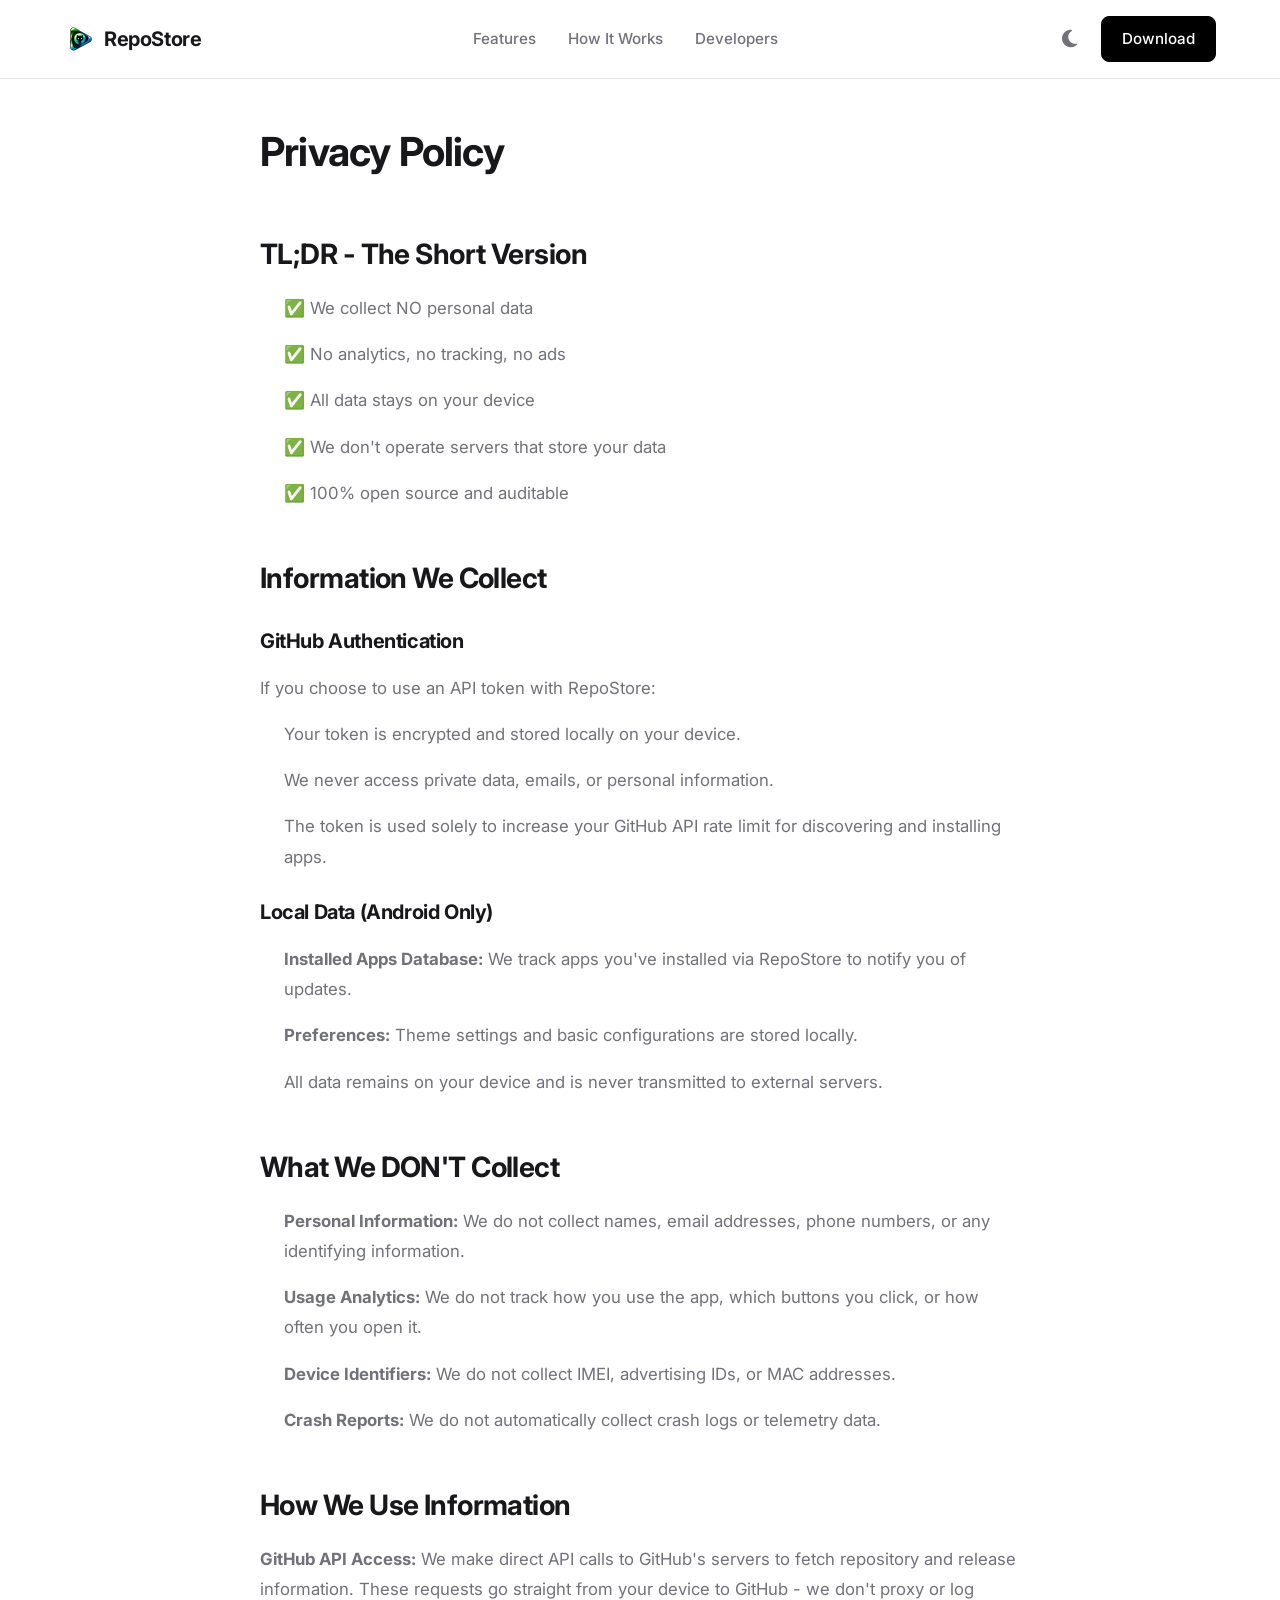
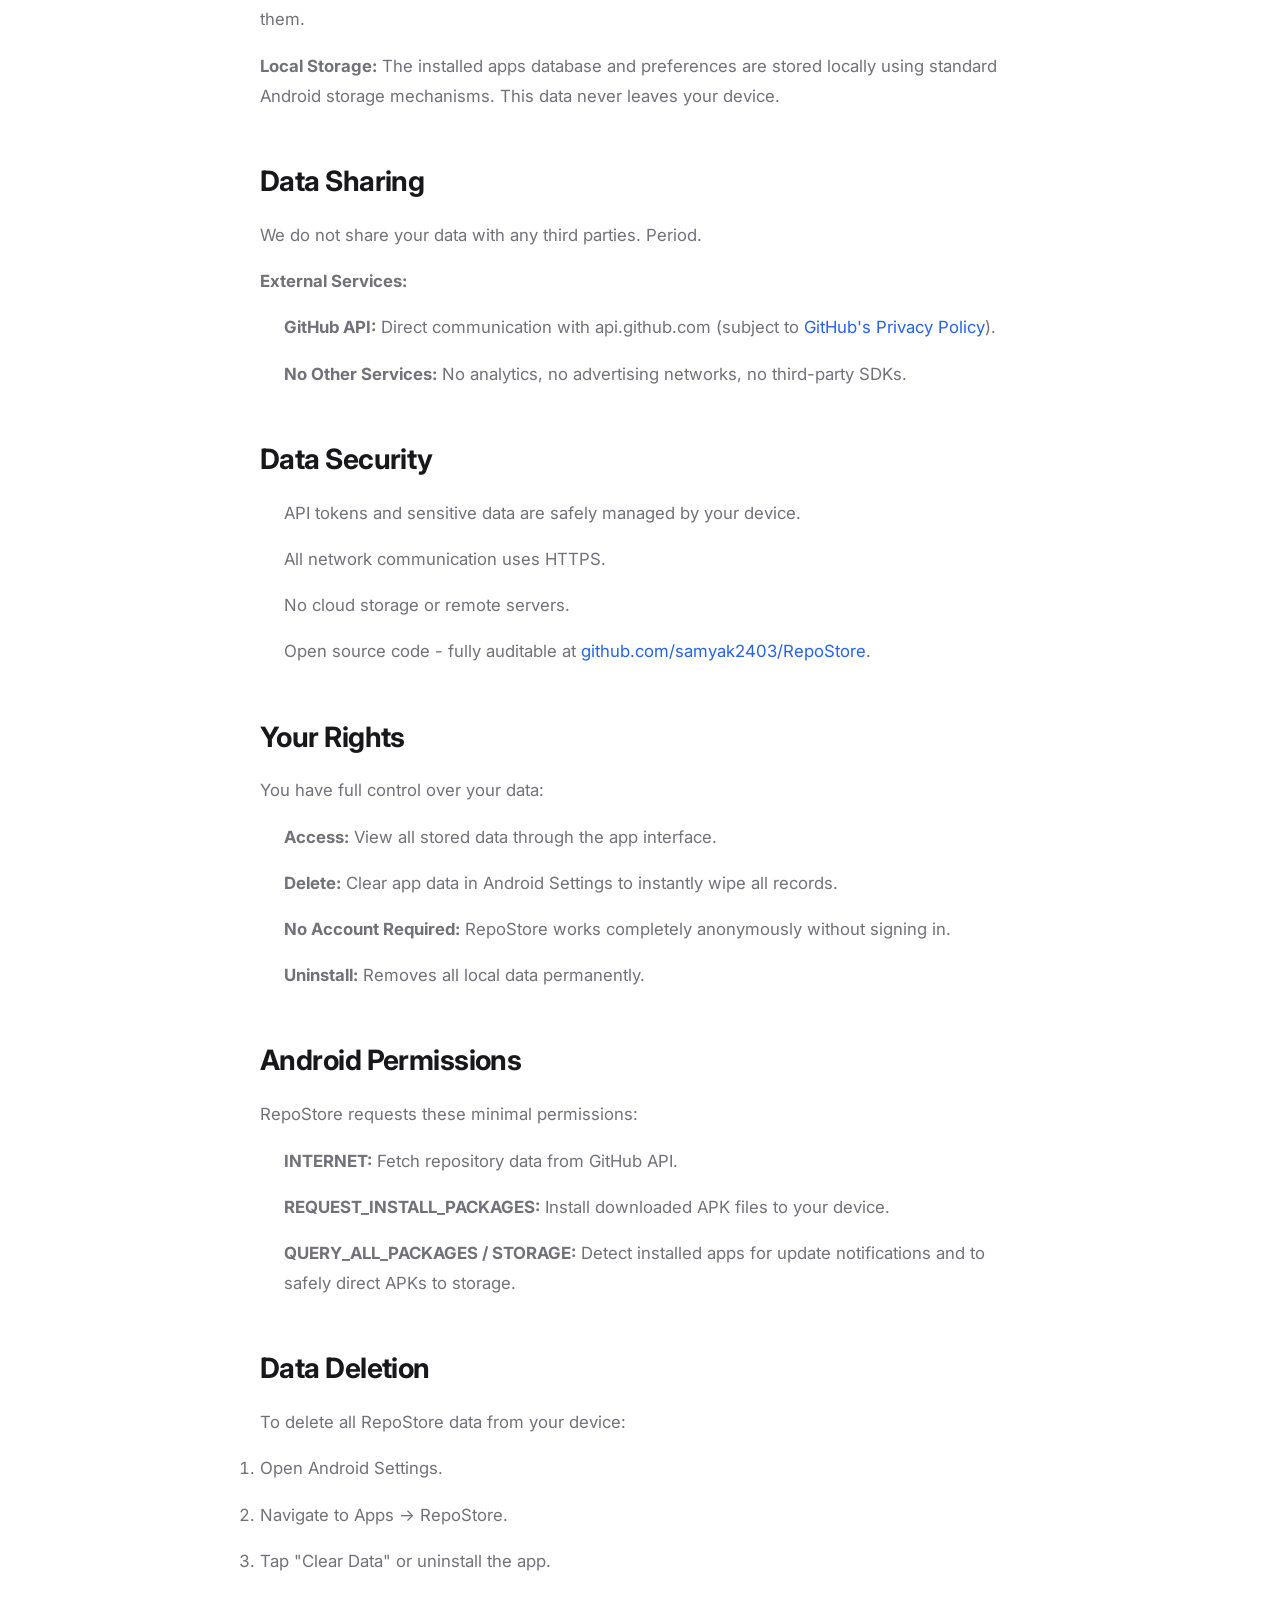
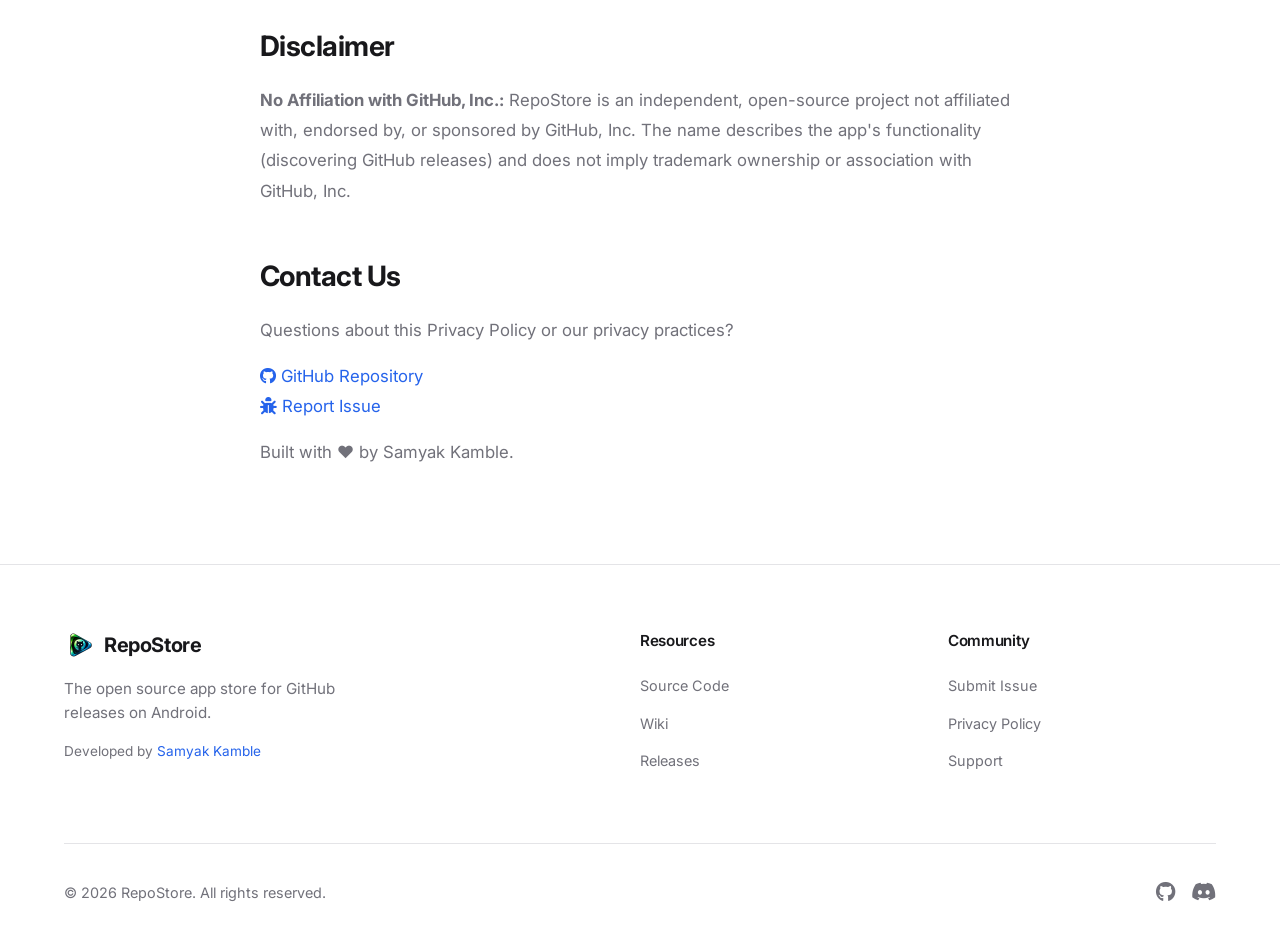
==== privacy-policy/index.html @ e1efe455 "Add GitHub stats bar (stars, downloads, forks) and improve mobile responsiveness" ====
<!DOCTYPE html>
<html lang="en">

<head>
    <meta charset="UTF-8">
    <meta name="viewport" content="width=device-width, initial-scale=1.0">
    <title>Privacy Policy - RepoStore</title>
    <!-- Google Fonts -->
    <link rel="preconnect" href="https://fonts.googleapis.com">
    <link rel="preconnect" href="https://fonts.gstatic.com" crossorigin>
    <link href="https://fonts.googleapis.com/css2?family=Inter:wght@400;500;600;700;800&display=swap" rel="stylesheet">
    <!-- FontAwesome -->
    <link rel="stylesheet" href="https://cdnjs.cloudflare.com/ajax/libs/font-awesome/6.4.0/css/all.min.css">
    <link rel="stylesheet" href="../style.css">
    <style>
        .privacy-content {
            padding: 120px 20px 80px;
            max-width: 800px;
            margin: 0 auto;
        }

        .privacy-content h1 {
            font-size: 2.5rem;
            margin-bottom: 32px;
            color: var(--text-primary);
        }

        .privacy-content h2 {
            font-size: 1.75rem;
            margin-top: 48px;
            margin-bottom: 16px;
            color: var(--text-primary);
        }

        .privacy-content h3 {
            font-size: 1.25rem;
            margin-top: 24px;
            margin-bottom: 16px;
            color: var(--text-primary);
        }

        .privacy-content p,
        .privacy-content li {
            font-size: 1.05rem;
            line-height: 1.8;
            color: var(--text-secondary);
            margin-bottom: 16px;
        }

        .privacy-content ul {
            margin-bottom: 24px;
            padding-left: 24px;
        }

        .privacy-content a {
            color: var(--accent-primary);
            text-decoration: none;
        }

        .privacy-content a:hover {
            text-decoration: underline;
        }
    </style>
</head>

<body>
    <!-- Navbar -->
    <nav class="navbar scanned scrolled">
        <div class="nav-container">
            <a href="../index.html" style="text-decoration: none; color: inherit;">
                <div class="logo">
                    <img src="../icon.png" alt="RepoStore Logo" class="logo-img"> RepoStore
                </div>
            </a>
            <ul class="nav-links">
                <li><a href="../index.html#features">Features</a></li>
                <li><a href="../index.html#how-it-works">How It Works</a></li>
                <li><a href="../index.html#developers">Developers</a></li>
            </ul>
            <div class="nav-actions">
                <button id="theme-toggle" class="icon-btn" aria-label="Toggle Dark Mode">
                    <i class="fa-solid fa-moon"></i>
                </button>
                <a href="../index.html#download" class="btn btn-primary nav-download">Download</a>
                <button class="menu-toggle icon-btn" id="mobile-menu-btn">
                    <i class="fa-solid fa-bars"></i>
                </button>
            </div>
        </div>
    </nav>

    <!-- Privacy Policy Content -->
    <main class="privacy-content">
        <h1>Privacy Policy</h1>

        <h2>TL;DR - The Short Version</h2>
        <ul>
            <li>✅ We collect NO personal data</li>
            <li>✅ No analytics, no tracking, no ads</li>
            <li>✅ All data stays on your device</li>
            <li>✅ We don't operate servers that store your data</li>
            <li>✅ 100% open source and auditable</li>
        </ul>

        <h2>Information We Collect</h2>
        <h3>GitHub Authentication</h3>
        <p>If you choose to use an API token with RepoStore:</p>
        <ul>
            <li>Your token is encrypted and stored locally on your device.</li>
            <li>We never access private data, emails, or personal information.</li>
            <li>The token is used solely to increase your GitHub API rate limit for discovering and installing apps.
            </li>
        </ul>

        <h3>Local Data (Android Only)</h3>
        <ul>
            <li><strong>Installed Apps Database:</strong> We track apps you've installed via RepoStore to notify you of
                updates.</li>
            <li><strong>Preferences:</strong> Theme settings and basic configurations are stored locally.</li>
            <li>All data remains on your device and is never transmitted to external servers.</li>
        </ul>

        <h2>What We DON'T Collect</h2>
        <ul>
            <li><strong>Personal Information:</strong> We do not collect names, email addresses, phone numbers, or any
                identifying information.</li>
            <li><strong>Usage Analytics:</strong> We do not track how you use the app, which buttons you click, or how
                often you open it.</li>
            <li><strong>Device Identifiers:</strong> We do not collect IMEI, advertising IDs, or MAC addresses.</li>
            <li><strong>Crash Reports:</strong> We do not automatically collect crash logs or telemetry data.</li>
        </ul>

        <h2>How We Use Information</h2>
        <p><strong>GitHub API Access:</strong> We make direct API calls to GitHub's servers to fetch repository and
            release information. These requests go straight from your device to GitHub - we don't proxy or log them.</p>
        <p><strong>Local Storage:</strong> The installed apps database and preferences are stored locally using standard
            Android storage mechanisms. This data never leaves your device.</p>

        <h2>Data Sharing</h2>
        <p>We do not share your data with any third parties. Period.</p>
        <p><strong>External Services:</strong></p>
        <ul>
            <li><strong>GitHub API:</strong> Direct communication with api.github.com (subject to <a
                    href="https://docs.github.com/en/site-policy/privacy-policies/github-privacy-statement"
                    target="_blank">GitHub's Privacy Policy</a>).</li>
            <li><strong>No Other Services:</strong> No analytics, no advertising networks, no third-party SDKs.</li>
        </ul>

        <h2>Data Security</h2>
        <ul>
            <li>API tokens and sensitive data are safely managed by your device.</li>
            <li>All network communication uses HTTPS.</li>
            <li>No cloud storage or remote servers.</li>
            <li>Open source code - fully auditable at <a href="https://github.com/samyak2403/RepoStore"
                    target="_blank">github.com/samyak2403/RepoStore</a>.</li>
        </ul>

        <h2>Your Rights</h2>
        <p>You have full control over your data:</p>
        <ul>
            <li><strong>Access:</strong> View all stored data through the app interface.</li>
            <li><strong>Delete:</strong> Clear app data in Android Settings to instantly wipe all records.</li>
            <li><strong>No Account Required:</strong> RepoStore works completely anonymously without signing in.</li>
            <li><strong>Uninstall:</strong> Removes all local data permanently.</li>
        </ul>

        <h2>Android Permissions</h2>
        <p>RepoStore requests these minimal permissions:</p>
        <ul>
            <li><strong>INTERNET:</strong> Fetch repository data from GitHub API.</li>
            <li><strong>REQUEST_INSTALL_PACKAGES:</strong> Install downloaded APK files to your device.</li>
            <li><strong>QUERY_ALL_PACKAGES / STORAGE:</strong> Detect installed apps for update notifications and to
                safely direct APKs to storage.</li>
        </ul>

        <h2>Data Deletion</h2>
        <p>To delete all RepoStore data from your device:</p>
        <ol>
            <li>Open Android Settings.</li>
            <li>Navigate to Apps &rarr; RepoStore.</li>
            <li>Tap "Clear Data" or uninstall the app.</li>
        </ol>

        <h2>Disclaimer</h2>
        <p><strong>No Affiliation with GitHub, Inc.:</strong> RepoStore is an independent, open-source project not
            affiliated with, endorsed by, or sponsored by GitHub, Inc. The name describes the app's functionality
            (discovering GitHub releases) and does not imply trademark ownership or association with GitHub, Inc.</p>

        <h2>Contact Us</h2>
        <p>Questions about this Privacy Policy or our privacy practices?</p>
        <p>
            <a href="https://github.com/samyak2403/RepoStore" target="_blank"><i class="fa-brands fa-github"></i> GitHub
                Repository</a><br>
            <a href="https://github.com/samyak2403/RepoStore/issues" target="_blank"><i class="fa-solid fa-bug"></i>
                Report Issue</a>
        </p>
        <p>Built with ❤️ by Samyak Kamble.</p>
    </main>

    <!-- Footer -->
    <footer class="footer">
        <div class="container">
            <div class="footer-grid">
                <div class="footer-brand">
                    <div class="logo">
                        <img src="../icon.png" alt="RepoStore Logo" class="logo-img"> RepoStore
                    </div>
                    <p>The open source app store for GitHub releases on Android.</p>
                    <p class="dev-credit">Developed by <a href="https://github.com/samyak2403" target="_blank"
                            class="text-accent">Samyak Kamble</a></p>
                </div>

                <div class="footer-links-group">
                    <h4>Resources</h4>
                    <ul>
                        <li><a href="https://github.com/samyak2403/RepoStore">Source Code</a></li>
                        <li><a href="https://github.com/samyak2403/RepoStore/wiki">Wiki</a></li>
                        <li><a href="https://github.com/samyak2403/RepoStore/releases">Releases</a></li>
                    </ul>
                </div>

                <div class="footer-links-group">
                    <h4>Community</h4>
                    <ul>
                        <li><a href="https://github.com/samyak2403/RepoStore/issues">Submit Issue</a></li>
                        <li><a href="#">Privacy Policy</a></li>
                        <li><a href="mailto:contact@repostore.local">Support</a></li>
                    </ul>
                </div>
            </div>

            <div class="footer-bottom">
                <p>&copy; 2026 RepoStore. All rights reserved.</p>
                <div class="social-icons">
                    <a href="https://github.com/samyak2403/RepoStore" aria-label="GitHub"><i
                            class="fa-brands fa-github"></i></a>
                    <a href="#" aria-label="Discord"><i class="fa-brands fa-discord"></i></a>
                </div>
            </div>
        </div>
    </footer>

    <!-- Scripts -->
    <script src="../script.js"></script>
</body>

</html>
---- style.css ----
/* style.css - Redesign based on github-store.org */

:root {
    /* Colors - Light Theme */
    --bg-primary: #ffffff;
    --bg-secondary: #f4f4f5;
    /* Subtle gray like zin-100 */
    --text-primary: #18181b;
    --text-secondary: #71717a;
    --accent-primary: #2563eb;
    /* Blue */
    --accent-secondary: #000000;
    --accent-hover: #1d4ed8;
    --border-color: #e4e4e7;
    --card-bg: #ffffff;

    /* Utility shadows */
    --shadow-sm: 0 1px 2px 0 rgba(0, 0, 0, 0.05);
    --shadow-md: 0 4px 6px -1px rgba(0, 0, 0, 0.1), 0 2px 4px -1px rgba(0, 0, 0, 0.06);
    --shadow-lg: 0 10px 15px -3px rgba(0, 0, 0, 0.1), 0 4px 6px -2px rgba(0, 0, 0, 0.05);
    --shadow-xl: 0 20px 25px -5px rgba(0, 0, 0, 0.1), 0 10px 10px -5px rgba(0, 0, 0, 0.04);

    --font-family: 'Inter', system-ui, -apple-system, sans-serif;
    --transition: 0.2s ease;
}

[data-theme="dark"] {
    /* Colors - Dark Theme */
    --bg-primary: #09090b;
    --bg-secondary: #18181b;
    --text-primary: #fafafa;
    --text-secondary: #a1a1aa;
    --accent-primary: #3b82f6;
    --accent-secondary: #ffffff;
    --accent-hover: #60a5fa;
    --border-color: #27272a;
    --card-bg: #111113;

    --shadow-sm: 0 1px 2px 0 rgba(0, 0, 0, 0.5);
    --shadow-md: 0 4px 6px -1px rgba(0, 0, 0, 0.5);
    --shadow-lg: 0 10px 15px -3px rgba(0, 0, 0, 0.6);
    --shadow-xl: 0 20px 25px -5px rgba(0, 0, 0, 0.7);
}

* {
    margin: 0;
    padding: 0;
    box-sizing: border-box;
}

html {
    scroll-behavior: smooth;
    overflow-x: hidden;
}

body {
    font-family: var(--font-family);
    background-color: var(--bg-primary);
    color: var(--text-primary);
    line-height: 1.6;
    transition: background-color var(--transition), color var(--transition);
    overflow-x: hidden;
    -webkit-font-smoothing: antialiased;
}

a {
    text-decoration: none;
    color: inherit;
    transition: color var(--transition);
}

ul {
    list-style: none;
}

img,
svg {
    max-width: 100%;
}

/* Utilities */
.container {
    max-width: 1200px;
    margin: 0 auto;
    padding: 0 24px;
}

.section-padding {
    padding: 120px 0;
}

.text-center {
    text-align: center;
}

.max-w-2xl {
    max-width: 48rem;
}

.mx-auto {
    margin-right: auto;
    margin-left: auto;
}

.mt-4 {
    margin-top: 1rem;
}

.flex-wrap {
    flex-wrap: wrap;
    justify-content: center;
    gap: 16px;
}

.bg-alt {
    background-color: var(--bg-secondary);
    border-top: 1px solid var(--border-color);
    border-bottom: 1px solid var(--border-color);
}

.text-accent {
    color: var(--accent-primary);
}

.text-gradient {
    background: linear-gradient(to right, var(--accent-primary), #8b5cf6, #ec4899);
    -webkit-background-clip: text;
    -webkit-text-fill-color: transparent;
    background-clip: text;
}

/* Buttons */
.btn {
    display: inline-flex;
    align-items: center;
    justify-content: center;
    gap: 8px;
    padding: 10px 20px;
    border-radius: 8px;
    /* Slightly squared for modern feel */
    font-weight: 500;
    font-size: 0.95rem;
    cursor: pointer;
    transition: all var(--transition);
    border: 1px solid transparent;
}

.btn-large {
    height: 56px;
    padding: 0 28px;
    /* Remove vertical padding, rely on inline-flex center alignment and height */
    font-size: 1.05rem;
}

.btn-primary {
    background-color: var(--accent-secondary);
    color: var(--bg-primary);
    border-color: var(--accent-secondary);
}

.btn-primary:hover {
    opacity: 0.9;
    transform: translateY(-1px);
    box-shadow: var(--shadow-md);
}

.btn-secondary {
    background-color: var(--bg-secondary);
    color: var(--text-primary);
    border-color: var(--border-color);
}

.btn-secondary:hover {
    background-color: var(--border-color);
}

.btn-outline {
    background-color: transparent;
    color: var(--text-primary);
    border-color: var(--border-color);
}

.btn-outline:hover {
    border-color: var(--text-secondary);
}

.icon-btn {
    background: transparent;
    border: none;
    color: var(--text-secondary);
    font-size: 1.25rem;
    cursor: pointer;
    width: 40px;
    height: 40px;
    border-radius: 8px;
    display: flex;
    align-items: center;
    justify-content: center;
    transition: all var(--transition);
}

.icon-btn:hover {
    color: var(--text-primary);
    background-color: var(--bg-secondary);
}

/* Typography */
h1,
h2,
h3,
h4 {
    color: var(--text-primary);
    letter-spacing: -0.02em;
}

.section-header {
    margin-bottom: 64px;
}

.section-header h2 {
    font-size: 2.5rem;
    font-weight: 700;
    margin-bottom: 16px;
    line-height: 1.2;
}

.section-header p {
    font-size: 1.125rem;
    color: var(--text-secondary);
}

/* Navbar */
.navbar {
    position: fixed;
    top: 0;
    left: 0;
    width: 100%;
    background-color: rgba(var(--bg-primary), 0.85);
    backdrop-filter: blur(12px);
    -webkit-backdrop-filter: blur(12px);
    z-index: 1000;
    border-bottom: 1px solid transparent;
    transition: all var(--transition);
}

.navbar.scrolled {
    border-bottom: 1px solid var(--border-color);
}

.nav-container {
    max-width: 1200px;
    margin: 0 auto;
    padding: 16px 24px;
    display: flex;
    justify-content: space-between;
    align-items: center;
}

.logo {
    font-size: 1.25rem;
    font-weight: 700;
    display: flex;
    align-items: center;
    gap: 8px;
    color: var(--text-primary);
    letter-spacing: -0.02em;
}

.logo-img {
    height: 32px;
    width: auto;
    border-radius: 6px;
    display: inline-block;
}

.nav-links {
    display: flex;
    gap: 32px;
}

.nav-links a {
    font-size: 0.95rem;
    font-weight: 500;
    color: var(--text-secondary);
}

.nav-links a:hover {
    color: var(--text-primary);
}

.nav-actions {
    display: flex;
    align-items: center;
    gap: 12px;
}

.menu-toggle {
    display: none;
}

.mobile-menu {
    display: none;
    position: absolute;
    top: 100%;
    left: 0;
    width: 100%;
    background-color: var(--bg-primary);
    border-bottom: 1px solid var(--border-color);
    padding: 16px 24px;
    opacity: 0;
    transform: translateY(-10px);
    transition: all 0.3s ease;
    pointer-events: none;
}

.mobile-menu.active {
    display: block;
    opacity: 1;
    transform: translateY(0);
    pointer-events: auto;
}

.mobile-menu ul {
    display: flex;
    flex-direction: column;
    gap: 12px;
}

.mobile-menu a {
    display: block;
    padding: 12px 0;
    font-weight: 500;
    color: var(--text-primary);
    border-bottom: 1px solid var(--border-color);
}

.mobile-menu a:last-child {
    border-bottom: none;
    padding-bottom: 0;
}

/* Hero Section */
.hero {
    min-height: 100vh;
    display: flex;
    align-items: center;
    padding-top: 140px;
    /* Navbar offset */
    padding-bottom: 60px;
    position: relative;
    overflow: hidden;
}

/* Very subtle background light bloom/gradient */
.hero::before {
    content: '';
    position: absolute;
    top: 0;
    left: 50%;
    transform: translateX(-50%);
    width: 80vw;
    height: 80vh;
    background: radial-gradient(ellipse at top, rgba(37, 99, 235, 0.08) 0%, rgba(255, 255, 255, 0) 70%);
    z-index: -1;
    pointer-events: none;
}

[data-theme="dark"] .hero::before {
    background: radial-gradient(ellipse at top, rgba(37, 99, 235, 0.15) 0%, rgba(9, 9, 11, 0) 70%);
}

.hero-inner {
    display: flex;
    flex-direction: column;
    align-items: center;
    position: relative;
    width: 100%;
    max-width: 100%;
    /* Container for absolute tracking */
}

.badge {
    display: inline-flex;
    align-items: center;
    gap: 8px;
    padding: 6px 14px;
    background-color: var(--bg-secondary);
    color: var(--text-secondary);
    border: 1px solid var(--border-color);
    border-radius: 9999px;
    font-size: 0.85rem;
    font-weight: 500;
    margin-bottom: 32px;
}

.badge-dot {
    width: 6px;
    height: 6px;
    background-color: #10b981;
    /* Green dot */
    border-radius: 50%;
    box-shadow: 0 0 8px #10b981;
}

.hero-title {
    font-size: 5rem;
    font-weight: 800;
    line-height: 1.05;
    margin-bottom: 24px;
    letter-spacing: -0.04em;
}

.hero-subtitle {
    font-size: 1.25rem;
    color: var(--text-secondary);
    margin-bottom: 32px;
    /* reduced from 40px to fit the new text nicely */
    max-width: 600px;
    line-height: 1.6;
}

.availability-text {
    font-size: 0.95rem;
    font-weight: 500;
    color: var(--text-secondary);
    margin-bottom: 24px;
    display: flex;
    align-items: center;
    justify-content: center;
    gap: 8px;
}

/* Hero Stats Bar */
.hero-stats {
    display: flex;
    align-items: center;
    gap: 0;
    margin-bottom: 32px;
    padding: 12px 32px;
    background: var(--card-bg);
    border: 1px solid var(--border-color);
    border-radius: 16px;
    box-shadow: var(--shadow-md);
    position: relative;
    overflow: hidden;
}

.hero-stats::before {
    content: '';
    position: absolute;
    top: 0;
    left: -100%;
    width: 100%;
    height: 100%;
    background: linear-gradient(90deg, transparent, rgba(255, 255, 255, 0.05), transparent);
    animation: shimmer 3s ease-in-out infinite;
}

@keyframes shimmer {
    0% {
        left: -100%;
    }

    100% {
        left: 100%;
    }
}

.stat-item {
    display: flex;
    align-items: center;
    gap: 8px;
    padding: 8px 24px;
    cursor: default;
    transition: transform var(--transition);
}

.stat-item:hover {
    transform: translateY(-2px);
}

.stat-item i {
    font-size: 1.1rem;
    color: var(--text-secondary);
    transition: color var(--transition);
}

#stat-stars i {
    color: #f59e0b;
}

#stat-downloads i {
    color: #10b981;
}

#stat-forks i {
    color: #8b5cf6;
}

.stat-value {
    font-size: 1.35rem;
    font-weight: 700;
    color: var(--text-primary);
    letter-spacing: -0.02em;
    min-width: 24px;
    text-align: center;
}

.stat-label {
    font-size: 0.85rem;
    font-weight: 500;
    color: var(--text-secondary);
    text-transform: uppercase;
    letter-spacing: 0.05em;
}

.stat-divider {
    width: 1px;
    height: 32px;
    background-color: var(--border-color);
    flex-shrink: 0;
}

.hero-buttons {
    display: flex;
    justify-content: center;
    gap: 16px;
    margin-bottom: 64px;
    align-items: center;
}

.store-badge-link {
    display: flex;
    align-items: center;
    height: 70px;
    /* Exactly matches actual explicit height of .btn-large */
    transition: transform var(--transition);
}

.store-badge-link:hover {
    transform: translateY(-2px);
    opacity: 0.95;
}

.store-badge {
    height: 100%;
    width: auto;
    object-fit: contain;
}

/* Window Mockup */
.app-window {
    width: 100%;
    max-width: 900px;
    margin: 0 auto;
    background-color: var(--card-bg);
    border: 1px solid var(--border-color);
    border-radius: 12px;
    box-shadow: var(--shadow-xl);
    overflow: hidden;
    text-align: left;
}

.app-window-header {
    background-color: var(--bg-secondary);
    border-bottom: 1px solid var(--border-color);
    padding: 12px 16px;
    display: flex;
    align-items: center;
}

.window-dots {
    display: flex;
    gap: 8px;
    margin-right: 16px;
}

.window-dots span {
    width: 12px;
    height: 12px;
    border-radius: 50%;
}

.window-dots span:nth-child(1) {
    background-color: #ef4444;
}

.window-dots span:nth-child(2) {
    background-color: #f59e0b;
}

.window-dots span:nth-child(3) {
    background-color: #10b981;
}

.window-title {
    font-size: 0.85rem;
    font-weight: 500;
    color: var(--text-secondary);
    flex: 1;
    text-align: center;
}

.app-window-body {
    display: flex;
    height: 500px;
}

.screenshot-gallery {
    display: flex;
    justify-content: flex-start;
    align-items: center;
    background-color: var(--bg-primary);
    overflow: hidden;
    /* Hide the scrolling overflow completely */
    padding: 20px 0;
}

.gallery-track {
    display: flex;
    gap: 20px;
    width: max-content;
    /* Ensure container is wide enough for all duplicate images */
    animation: scrollGallery 15s linear infinite;
    /* Smooth continuous scroll */
    padding: 0 20px;
    /* Internal padding so it doesn't clip the edges before sliding off */
}

/* Pause animation on hover */
.screenshot-gallery:hover .gallery-track {
    animation-play-state: paused;
}

@keyframes scrollGallery {
    0% {
        transform: translateX(0);
    }

    100% {
        transform: translateX(calc(-50% - 10px));
        /* Translate half the total width plus half the gap to loop flawlessly */
    }
}

.screenshot-gallery img {
    height: 450px;
    width: auto;
    border-radius: 12px;
    box-shadow: var(--shadow-md);
    border: 1px solid var(--border-color);
}

/* Features Section */
.features-grid {
    display: grid;
    grid-template-columns: repeat(3, 1fr);
    gap: 32px;
}

.feature-card {
    padding: 32px;
    border: 1px solid var(--border-color);
    border-radius: 16px;
    background-color: var(--card-bg);
    transition: all var(--transition);
}

.feature-card:hover {
    box-shadow: var(--shadow-md);
}

.feature-icon {
    font-size: 1.75rem;
    color: var(--text-primary);
    margin-bottom: 24px;
    width: 48px;
    height: 48px;
    display: flex;
    align-items: center;
    justify-content: center;
    background-color: var(--bg-secondary);
    border-radius: 12px;
    border: 1px solid var(--border-color);
}

.feature-card h3 {
    font-size: 1.25rem;
    margin-bottom: 12px;
}

.feature-card p {
    color: var(--text-secondary);
    font-size: 0.95rem;
    line-height: 1.6;
}

/* How It Works - Horizontal Steps */
.steps-horizontal {
    display: flex;
    justify-content: space-between;
    gap: 24px;
    max-width: 1000px;
    margin: 0 auto;
    width: 100%;
}

.step-item {
    display: flex;
    flex-direction: column;
    flex: 1;
    position: relative;
    padding-right: 0;
    align-items: center;
    text-align: center;
}

.step-icon-wrapper {
    display: flex;
    align-items: center;
    justify-content: center;
    margin-bottom: 24px;
    width: 100%;
    position: relative;
}

.step-number {
    width: 48px;
    height: 48px;
    border-radius: 50%;
    background-color: var(--card-bg);
    border: 2px solid var(--accent-primary);
    color: var(--text-primary);
    display: flex;
    justify-content: center;
    align-items: center;
    font-weight: 700;
    font-size: 1.2rem;
    z-index: 2;
    flex-shrink: 0;
    position: relative;
    box-shadow: 0 0 0 8px var(--bg-primary);
    /* creates pseudo-gap without breaking line */
}

.step-line {
    position: absolute;
    top: 50%;
    left: 50%;
    width: 100%;
    height: 3px;
    background-color: var(--border-color);
    transform: translateY(-50%);
    overflow: hidden;
    border-radius: 2px;
    z-index: 1;
}

.step-line-fill {
    position: absolute;
    top: 0;
    left: -100%;
    width: 100%;
    height: 100%;
    background: linear-gradient(90deg, transparent, var(--accent-primary));
    animation: flowLine 2s infinite linear;
}

.step-line-arrow {
    position: absolute;
    top: 50%;
    right: 0;
    transform: translateY(-50%) translateX(10px);
    color: var(--accent-primary);
    font-size: 10px;
    animation: appearArrow 2s infinite linear;
}

@keyframes flowLine {
    0% {
        left: -100%;
    }

    50% {
        left: 100%;
    }

    100% {
        left: 100%;
    }
}

@keyframes appearArrow {
    0% {
        opacity: 0;
        transform: translateY(-50%) translateX(-15px);
    }

    40% {
        opacity: 0;
        transform: translateY(-50%) translateX(-10px);
    }

    45% {
        opacity: 1;
        transform: translateY(-50%) translateX(0);
    }

    50% {
        opacity: 0;
        transform: translateY(-50%) translateX(10px);
    }

    100% {
        opacity: 0;
    }
}

.step-content {
    margin-top: 0;
}

.step-item:last-child .step-line {
    display: none;
}

.step-content h3 {
    font-size: 1.15rem;
    margin-bottom: 8px;
}

.step-content p {
    color: var(--text-secondary);
    font-size: 0.95rem;
}

/* Developers Section */
.developer-box {
    display: flex;
    align-items: center;
    background-color: var(--card-bg);
    border: 1px solid var(--border-color);
    border-radius: 24px;
    overflow: hidden;
    position: relative;
}

.dev-content {
    flex: 1;
    padding: 64px;
}

.dev-content h2 {
    font-size: 2rem;
    margin-bottom: 16px;
}

.dev-content p {
    color: var(--text-secondary);
    margin-bottom: 24px;
    font-size: 1.05rem;
}

.check-list {
    margin-bottom: 24px;
}

.check-list li {
    display: flex;
    align-items: flex-start;
    gap: 12px;
    margin-bottom: 12px;
    font-size: 0.95rem;
    color: var(--text-primary);
}

.check-list i {
    margin-top: 4px;
}

.dev-visual {
    flex: 1;
    background-color: #0d1117;
    /* GitHub dark mode bg */
    min-height: 100%;
    display: flex;
    align-items: center;
    justify-content: center;
    padding: 64px 40px;
}

.code-block {
    background-color: #161b22;
    border: 1px solid #30363d;
    border-radius: 12px;
    width: 100%;
    max-width: 400px;
    box-shadow: var(--shadow-xl);
}

.code-header {
    background-color: #161b22;
    border-bottom: 1px solid #30363d;
    padding: 12px 16px;
    display: flex;
    gap: 6px;
    border-top-left-radius: 12px;
    border-top-right-radius: 12px;
}

.code-header .dot {
    width: 10px;
    height: 10px;
    border-radius: 50%;
}

.dot.red {
    background-color: #ff5f56;
}

.dot.yellow {
    background-color: #ffbd2e;
}

.dot.green {
    background-color: #27c93f;
}

.code-block pre {
    padding: 16px;
    font-family: ui-monospace, SFMono-Regular, "SF Mono", Menlo, Consolas, "Liberation Mono", monospace;
    font-size: 0.85rem;
    line-height: 1.5;
    color: #e6edf3;
    overflow-x: auto;
}

/* CTA Section */
.cta {
    position: relative;
}

.cta-title {
    font-size: 3rem;
    font-weight: 800;
    margin-bottom: 24px;
    letter-spacing: -0.04em;
}

.cta-subtitle {
    font-size: 1.15rem;
    color: var(--text-secondary);
    margin-bottom: 40px;
}

.cta-buttons {
    display: flex;
    justify-content: center;
    gap: 16px;
}

/* Footer */
.footer {
    border-top: 1px solid var(--border-color);
    padding: 64px 0 32px;
    background-color: var(--bg-primary);
}

.footer-grid {
    display: grid;
    grid-template-columns: 2fr 1fr 1fr;
    gap: 40px;
    margin-bottom: 64px;
}

.footer-brand .logo {
    margin-bottom: 16px;
}

.footer-brand p {
    color: var(--text-secondary);
    font-size: 0.95rem;
    max-width: 300px;
    margin-bottom: 16px;
}

.footer-brand .dev-credit {
    font-size: 0.85rem;
}

.footer-links-group h4 {
    font-size: 0.95rem;
    font-weight: 600;
    margin-bottom: 20px;
}

.footer-links-group ul {
    display: flex;
    flex-direction: column;
    gap: 12px;
}

.footer-links-group a {
    color: var(--text-secondary);
    font-size: 0.9rem;
}

.footer-links-group a:hover {
    color: var(--text-primary);
}

.footer-bottom {
    border-top: 1px solid var(--border-color);
    padding-top: 32px;
    display: flex;
    justify-content: space-between;
    align-items: center;
}

.footer-bottom p {
    color: var(--text-secondary);
    font-size: 0.9rem;
}

.social-icons {
    display: flex;
    gap: 16px;
}

.social-icons a {
    color: var(--text-secondary);
    font-size: 1.25rem;
}

.social-icons a:hover {
    color: var(--text-primary);
}

/* Animations */
.animate-slide-up {
    animation: slideUp 0.8s cubic-bezier(0.16, 1, 0.3, 1) forwards;
    opacity: 0;
    transform: translateY(20px);
}

.animate-slide-up-delay {
    animation: slideUp 0.8s cubic-bezier(0.16, 1, 0.3, 1) 0.15s forwards;
    opacity: 0;
    transform: translateY(20px);
}

.animate-slide-up-delay-2 {
    animation: slideUp 0.8s cubic-bezier(0.16, 1, 0.3, 1) 0.3s forwards;
    opacity: 0;
    transform: translateY(20px);
}

.animate-fade-in {
    animation: fadeIn 0.8s cubic-bezier(0.16, 1, 0.3, 1) forwards;
    opacity: 0;
}

.animate-fade-in-delay {
    animation: fadeIn 0.8s cubic-bezier(0.16, 1, 0.3, 1) 0.2s forwards;
    opacity: 0;
}

@keyframes slideUp {
    to {
        opacity: 1;
        transform: translateY(0);
    }
}

@keyframes fadeIn {
    to {
        opacity: 1;
    }
}

.reveal {
    opacity: 0;
    transform: translateY(20px);
    transition: all 0.8s cubic-bezier(0.16, 1, 0.3, 1);
}

.reveal.active {
    opacity: 1;
    transform: translateY(0);
}

/* Responsive */

/* Tablet */
@media (max-width: 992px) {
    .hero-title {
        font-size: 3.5rem;
    }

    .section-header h2 {
        font-size: 2rem;
    }

    .features-grid {
        grid-template-columns: repeat(2, 1fr);
    }

    .developer-box {
        flex-direction: column;
    }

    .dev-visual {
        width: 100%;
        padding: 40px 20px;
    }

    .footer-grid {
        grid-template-columns: 1fr;
        gap: 32px;
    }

    .section-padding {
        padding: 80px 0;
    }
}

/* Mobile */
@media (max-width: 768px) {

    .container {
        padding: 0 16px;
    }

    .section-padding {
        padding: 60px 0;
    }

    .nav-links,
    .nav-download {
        display: none;
    }

    .menu-toggle {
        display: flex;
    }

    .nav-container {
        padding: 12px 16px;
    }

    /* Hero - scale text for mobile */
    .hero {
        padding-top: 100px;
        padding-bottom: 40px;
        min-height: auto;
    }

    .hero-inner {
        overflow: hidden;
    }

    .hero-visual {
        width: 100%;
        max-width: 100%;
        overflow: hidden;
    }

    .hero-title {
        font-size: clamp(2rem, 8vw, 3.5rem);
        word-break: break-word;
    }

    .hero-title br {
        display: none;
    }

    .gallery-track {
        padding: 0 10px;
    }

    .screenshot-gallery {
        overflow: hidden;
    }

    .hero-subtitle {
        font-size: 1rem;
        padding: 0 8px;
        margin-bottom: 24px;
    }

    .badge {
        margin-bottom: 20px;
        font-size: 0.8rem;
    }

    .availability-text {
        font-size: 0.85rem;
        margin-bottom: 16px;
    }

    /* Stats bar - vertical on mobile */
    .hero-stats {
        flex-direction: column;
        padding: 16px 20px;
        gap: 0;
        width: 100%;
        max-width: 280px;
    }

    .stat-item {
        padding: 6px 16px;
    }

    .stat-divider {
        width: 60%;
        height: 1px;
    }

    /* Buttons & Store badges */
    .hero-buttons {
        flex-direction: column;
        width: 100%;
        max-width: 300px;
        align-items: center;
        margin-bottom: 32px;
    }

    .store-badge-link {
        height: 56px;
    }

    .store-badge {
        max-width: 180px;
        height: auto;
    }

    .btn-large {
        width: 100%;
        height: 48px;
        font-size: 0.95rem;
        padding: 0 20px;
    }

    /* App window mockup */
    .app-window {
        max-width: 100%;
        border-radius: 8px;
    }

    .app-window-body {
        height: 320px;
    }

    .screenshot-gallery img {
        height: 280px;
    }

    /* Features */
    .section-header {
        margin-bottom: 40px;
    }

    .section-header h2 {
        font-size: 1.75rem;
    }

    .section-header p {
        font-size: 1rem;
    }

    .features-grid {
        grid-template-columns: 1fr;
        gap: 16px;
    }

    .feature-card {
        padding: 24px;
    }

    /* How it works */
    .steps-horizontal {
        flex-direction: column;
        gap: 32px;
    }

    .step-item {
        align-items: center;
        text-align: center;
        padding-right: 0;
    }

    .step-line {
        display: none;
    }

    .step-icon-wrapper {
        justify-content: center;
        margin-bottom: 16px;
    }

    /* Developers */
    .dev-content {
        padding: 32px 20px;
    }

    .dev-content h2 {
        font-size: 1.5rem;
    }

    .developer-box {
        border-radius: 16px;
    }

    .code-block {
        max-width: 100%;
    }

    .code-block pre {
        font-size: 0.75rem;
    }

    /* CTA */
    .cta-title {
        font-size: 2rem;
    }

    .cta-subtitle {
        font-size: 1rem;
        margin-bottom: 24px;
    }

    .cta-buttons {
        flex-direction: column;
        align-items: center;
    }

    .cta-buttons .btn-large {
        max-width: 280px;
    }

    .cta-buttons .store-badge-link {
        height: 50px;
    }

    /* Footer */
    .footer {
        padding: 40px 0 24px;
    }

    .footer-grid {
        gap: 24px;
        margin-bottom: 32px;
    }

    .footer-bottom {
        flex-direction: column;
        gap: 16px;
        text-align: center;
    }
}

/* Small phones */
@media (max-width: 480px) {
    .hero-title {
        font-size: clamp(1.75rem, 7vw, 2.5rem);
    }

    .hero-subtitle {
        font-size: 0.9rem;
    }

    .hero-stats {
        max-width: 240px;
        padding: 12px 16px;
    }

    .stat-value {
        font-size: 1.15rem;
    }

    .stat-label {
        font-size: 0.75rem;
    }

    .app-window-body {
        height: 260px;
    }

    .screenshot-gallery img {
        height: 230px;
    }

    .section-header h2 {
        font-size: 1.5rem;
    }

    .cta-title {
        font-size: 1.75rem;
    }

    .dev-content {
        padding: 24px 16px;
    }

    .check-list li {
        font-size: 0.85rem;
    }
}
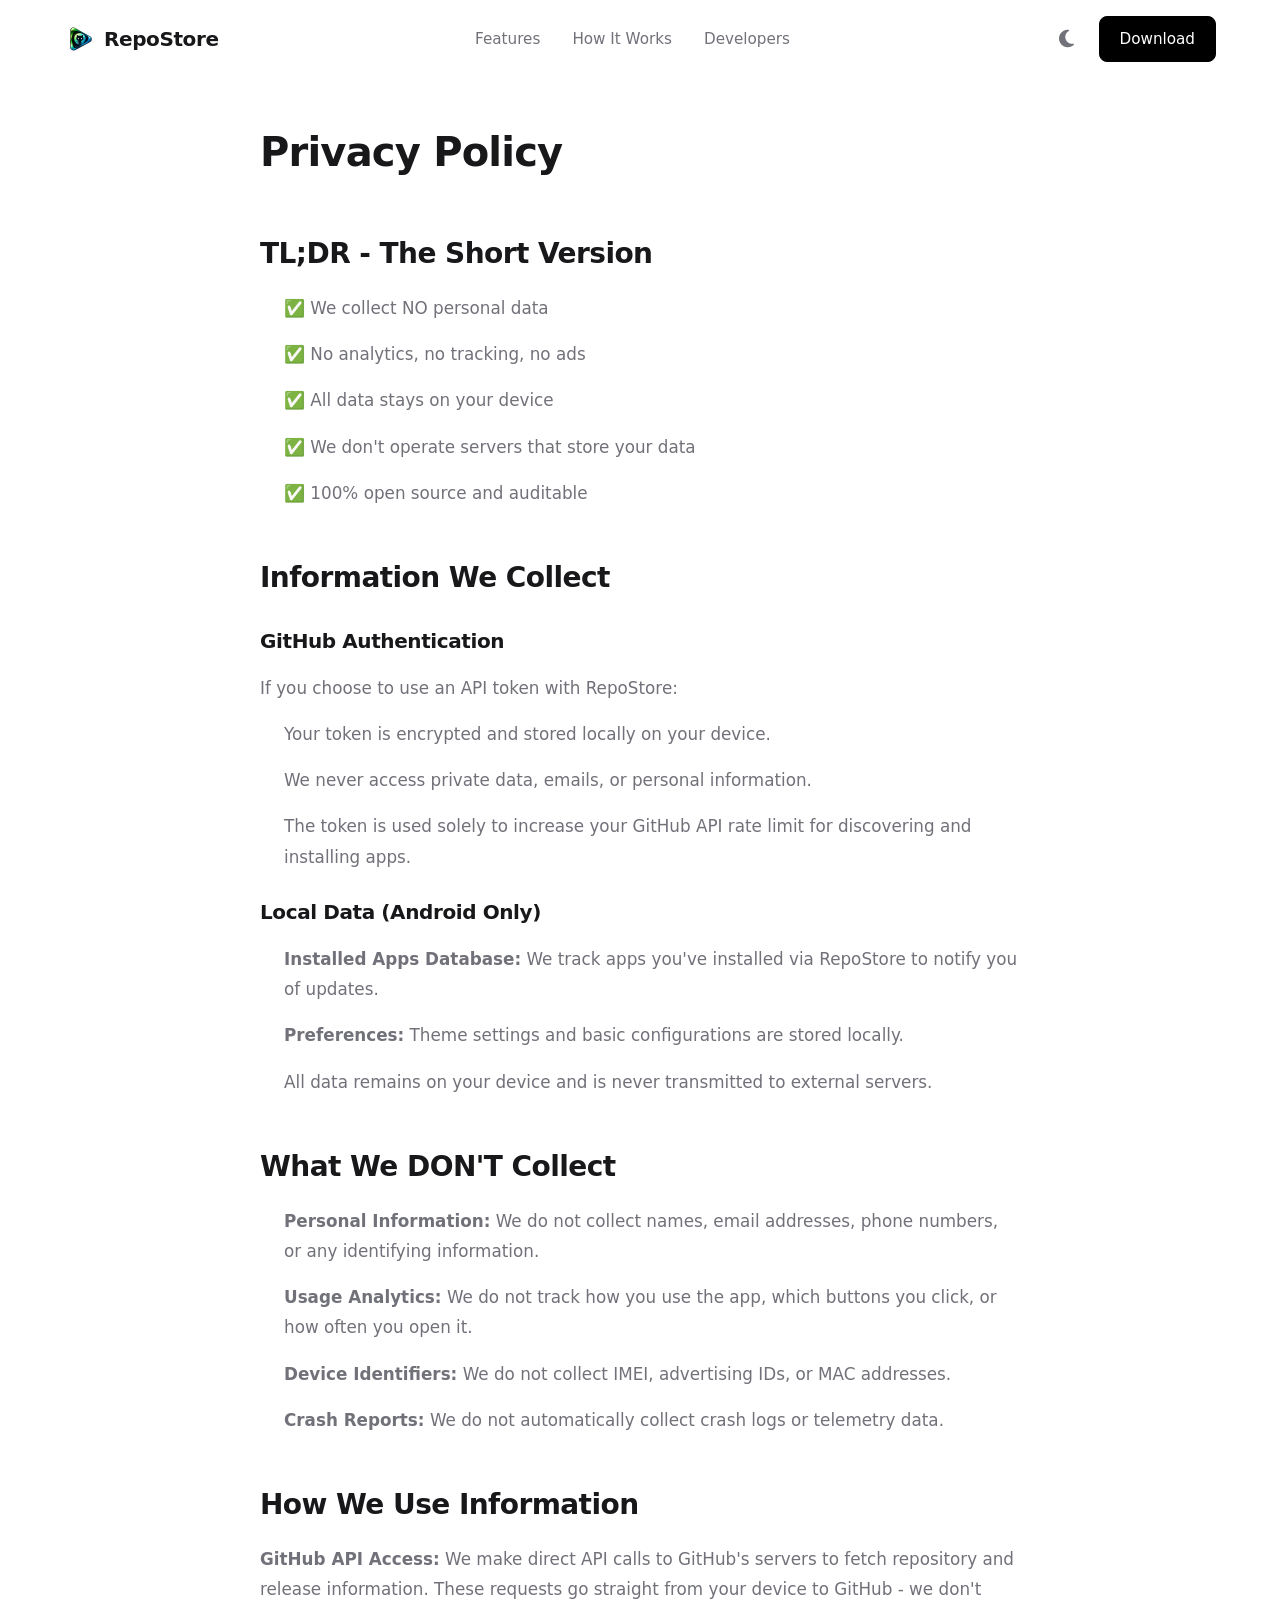
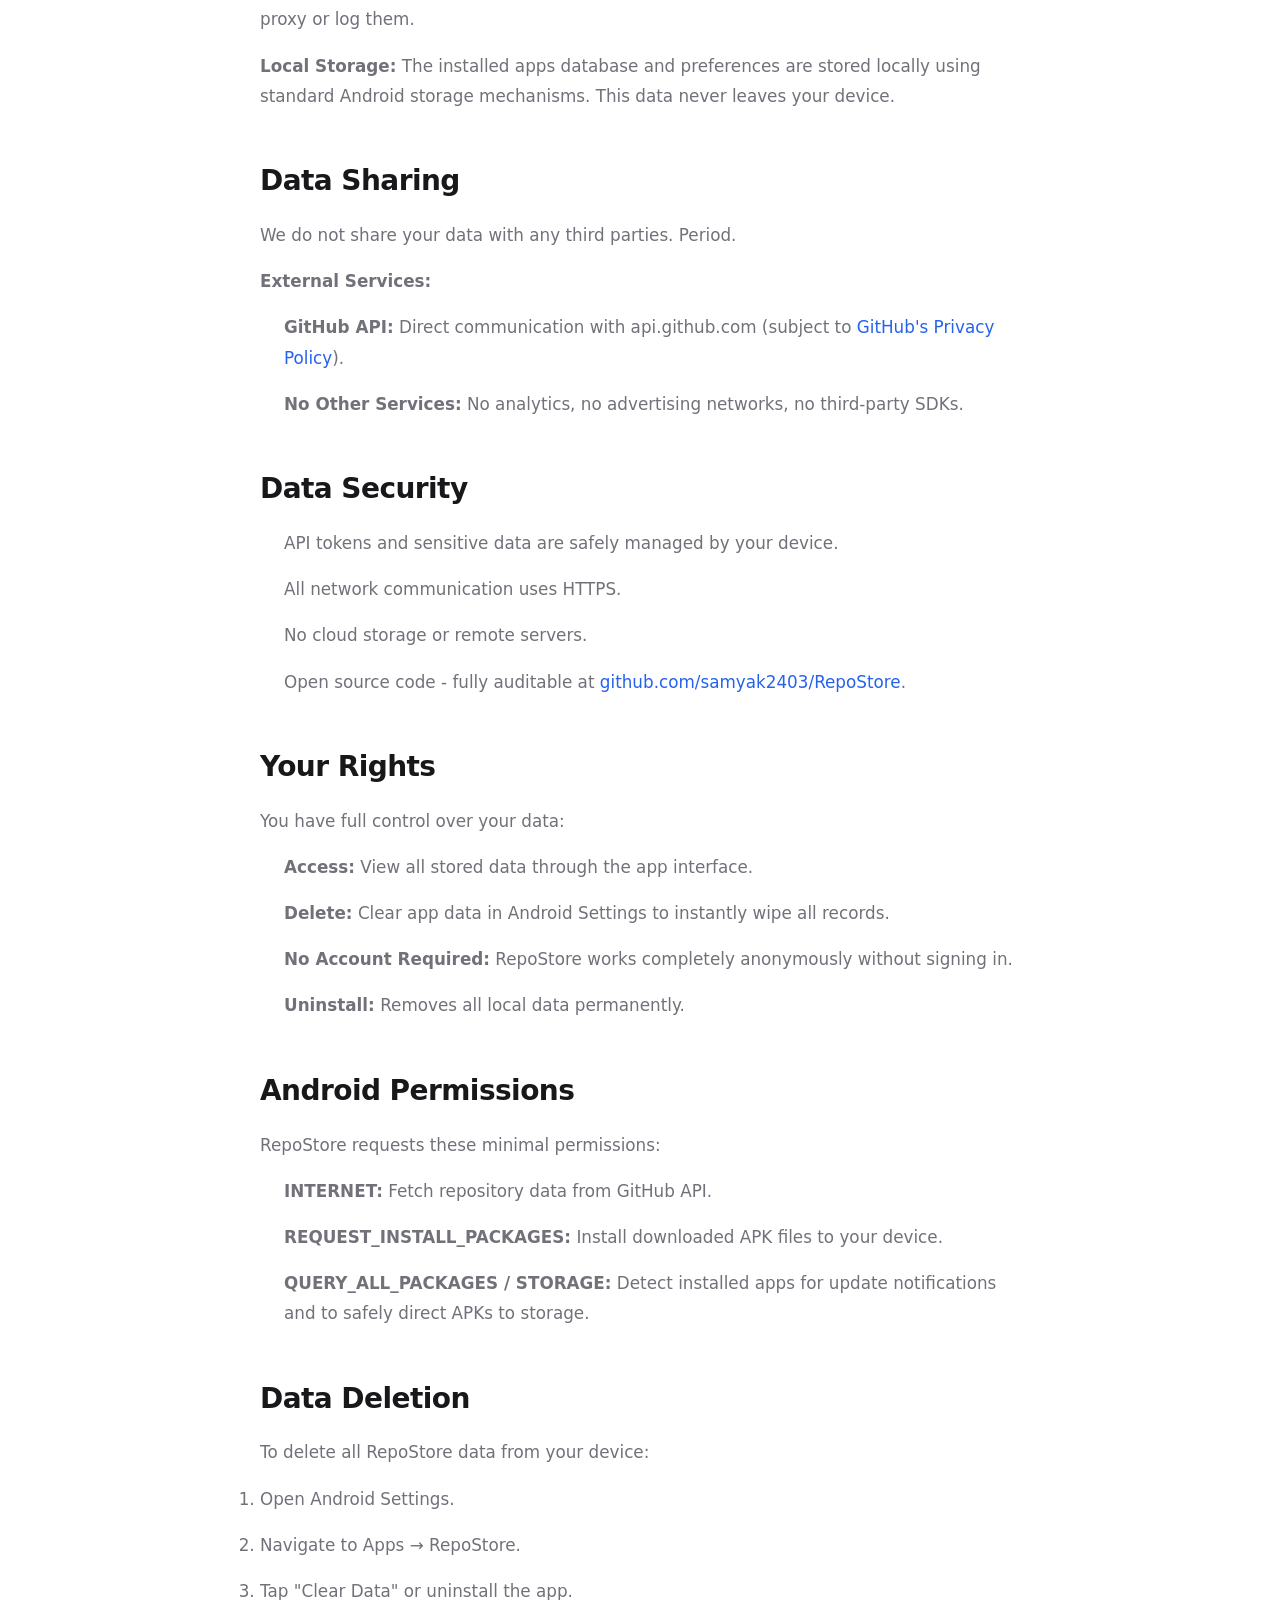
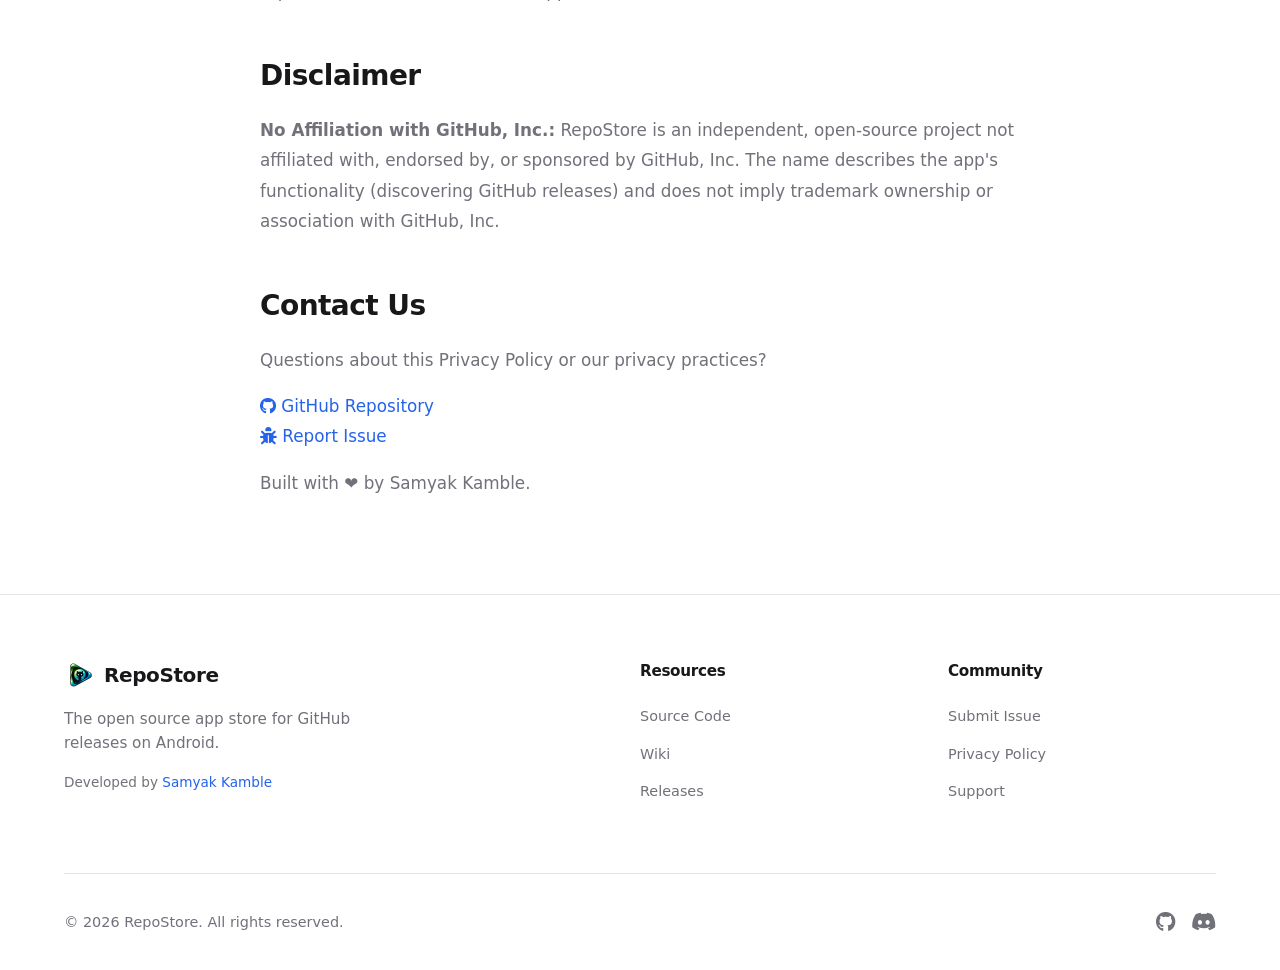
==== commit fcdc0b5e: "fix: add security headers and CSP to resolve Webroot malicious false positive - Add Content-Security" ====
--- a/privacy-policy/index.html
+++ b/privacy-policy/index.html
@@ -4,6 +4,10 @@
 <head>
     <meta charset="UTF-8">
     <meta name="viewport" content="width=device-width, initial-scale=1.0">
+    <meta http-equiv="X-Content-Type-Options" content="nosniff">
+    <meta name="referrer" content="strict-origin-when-cross-origin">
+    <meta http-equiv="Content-Security-Policy" content="default-src 'self'; script-src 'self' https://cdnjs.cloudflare.com; style-src 'self' 'unsafe-inline' https://fonts.googleapis.com https://cdnjs.cloudflare.com; font-src https://fonts.gstatic.com https://cdnjs.cloudflare.com; img-src 'self' https://raw.githubusercontent.com data:; connect-src https://api.github.com;">
+    <meta name="description" content="RepoStore Privacy Policy - We collect no personal data. No analytics, no tracking, no ads. 100% open source and auditable.">
     <title>Privacy Policy - RepoStore</title>
     <!-- Google Fonts -->
     <link rel="preconnect" href="https://fonts.googleapis.com">
@@ -69,7 +73,7 @@
         <div class="nav-container">
             <a href="../index.html" style="text-decoration: none; color: inherit;">
                 <div class="logo">
-                    <img src="../icon.png" alt="RepoStore Logo" class="logo-img"> RepoStore
+                    <img src="../images/icon.png" alt="RepoStore Logo" class="logo-img"> RepoStore
                 </div>
             </a>
             <ul class="nav-links">
@@ -142,7 +146,7 @@
         <ul>
             <li><strong>GitHub API:</strong> Direct communication with api.github.com (subject to <a
                     href="https://docs.github.com/en/site-policy/privacy-policies/github-privacy-statement"
-                    target="_blank">GitHub's Privacy Policy</a>).</li>
+                    target="_blank" rel="noopener noreferrer">GitHub's Privacy Policy</a>).</li>
             <li><strong>No Other Services:</strong> No analytics, no advertising networks, no third-party SDKs.</li>
         </ul>
 
@@ -152,7 +156,7 @@
             <li>All network communication uses HTTPS.</li>
             <li>No cloud storage or remote servers.</li>
             <li>Open source code - fully auditable at <a href="https://github.com/samyak2403/RepoStore"
-                    target="_blank">github.com/samyak2403/RepoStore</a>.</li>
+                    target="_blank" rel="noopener noreferrer">github.com/samyak2403/RepoStore</a>.</li>
         </ul>
 
         <h2>Your Rights</h2>
@@ -189,9 +193,9 @@
         <h2>Contact Us</h2>
         <p>Questions about this Privacy Policy or our privacy practices?</p>
         <p>
-            <a href="https://github.com/samyak2403/RepoStore" target="_blank"><i class="fa-brands fa-github"></i> GitHub
+            <a href="https://github.com/samyak2403/RepoStore" target="_blank" rel="noopener noreferrer"><i class="fa-brands fa-github"></i> GitHub
                 Repository</a><br>
-            <a href="https://github.com/samyak2403/RepoStore/issues" target="_blank"><i class="fa-solid fa-bug"></i>
+            <a href="https://github.com/samyak2403/RepoStore/issues" target="_blank" rel="noopener noreferrer"><i class="fa-solid fa-bug"></i>
                 Report Issue</a>
         </p>
         <p>Built with ❤️ by Samyak Kamble.</p>
@@ -203,11 +207,11 @@
             <div class="footer-grid">
                 <div class="footer-brand">
                     <div class="logo">
-                        <img src="../icon.png" alt="RepoStore Logo" class="logo-img"> RepoStore
+                        <img src="../images/icon.png" alt="RepoStore Logo" class="logo-img"> RepoStore
                     </div>
                     <p>The open source app store for GitHub releases on Android.</p>
                     <p class="dev-credit">Developed by <a href="https://github.com/samyak2403" target="_blank"
-                            class="text-accent">Samyak Kamble</a></p>
+                            rel="noopener noreferrer" class="text-accent">Samyak Kamble</a></p>
                 </div>
 
                 <div class="footer-links-group">
--- a/style.css
+++ b/style.css
@@ -3,6 +3,7 @@
 :root {
     /* Colors - Light Theme */
     --bg-primary: #ffffff;
+    --bg-primary-rgb: 255, 255, 255;
     --bg-secondary: #f4f4f5;
     /* Subtle gray like zin-100 */
     --text-primary: #18181b;
@@ -27,6 +28,7 @@
 [data-theme="dark"] {
     /* Colors - Dark Theme */
     --bg-primary: #09090b;
+    --bg-primary-rgb: 9, 9, 11;
     --bg-secondary: #18181b;
     --text-primary: #fafafa;
     --text-secondary: #a1a1aa;
@@ -235,7 +237,7 @@
     top: 0;
     left: 0;
     width: 100%;
-    background-color: rgba(var(--bg-primary), 0.85);
+    background-color: rgba(var(--bg-primary-rgb), 0.85);
     backdrop-filter: blur(12px);
     -webkit-backdrop-filter: blur(12px);
     z-index: 1000;
@@ -299,7 +301,6 @@
 }
 
 .mobile-menu {
-    display: none;
     position: absolute;
     top: 100%;
     left: 0;
@@ -309,15 +310,17 @@
     padding: 16px 24px;
     opacity: 0;
     transform: translateY(-10px);
-    transition: all 0.3s ease;
+    transition: opacity 0.3s ease, transform 0.3s ease, visibility 0.3s ease;
     pointer-events: none;
+    visibility: hidden;
+    box-shadow: var(--shadow-lg);
 }
 
 .mobile-menu.active {
-    display: block;
     opacity: 1;
     transform: translateY(0);
     pointer-events: auto;
+    visibility: visible;
 }
 
 .mobile-menu ul {
@@ -337,6 +340,13 @@
 .mobile-menu a:last-child {
     border-bottom: none;
     padding-bottom: 0;
+}
+
+/* Mobile menu download button - ensure visibility in all themes */
+.mobile-menu .btn-primary {
+    color: var(--bg-primary) !important;
+    background-color: var(--accent-secondary);
+    border-bottom: none !important;
 }
 
 /* Hero Section */
@@ -400,6 +410,21 @@
     /* Green dot */
     border-radius: 50%;
     box-shadow: 0 0 8px #10b981;
+    animation: blink 1.5s ease-in-out infinite;
+}
+
+@keyframes blink {
+
+    0%,
+    100% {
+        opacity: 1;
+        box-shadow: 0 0 10px #10b981;
+    }
+
+    50% {
+        opacity: 0.3;
+        box-shadow: 0 0 2px #10b981;
+    }
 }
 
 .hero-title {
@@ -532,20 +557,172 @@
 .store-badge-link {
     display: flex;
     align-items: center;
-    height: 70px;
-    /* Exactly matches actual explicit height of .btn-large */
-    transition: transform var(--transition);
+    justify-content: center;
+    height: 80px;
+    transition: transform 0.3s ease, filter 0.3s ease, box-shadow 0.3s ease;
+    border-radius: 12px;
 }
 
 .store-badge-link:hover {
-    transform: translateY(-2px);
-    opacity: 0.95;
+    transform: translateY(-3px) scale(1.05);
+    filter: brightness(1.1);
+    opacity: 1;
 }
 
 .store-badge {
-    height: 100%;
+    height: 80px;
     width: auto;
     object-fit: contain;
+    border-radius: 12px;
+}
+
+/* Phone Mockup */
+.device-preview {
+    display: flex;
+    flex-direction: column;
+    align-items: center;
+    margin-top: 16px;
+    animation: slideUp 0.8s cubic-bezier(0.16, 1, 0.3, 1) 0.3s forwards;
+    opacity: 0;
+    transform: translateY(20px);
+}
+
+.phone-mockup-link {
+    text-decoration: none;
+    display: block;
+}
+
+.phone-mockup {
+    position: relative;
+    width: 300px;
+    height: 640px;
+    border-radius: 40px;
+    background: #000;
+    border: 12px solid #1a1a1a;
+    box-shadow: 
+        0 0 0 2px var(--border-color),
+        0 20px 60px -10px rgba(0, 0, 0, 0.5),
+        0 0 40px rgba(37, 99, 235, 0.2);
+    overflow: hidden;
+    transition: transform 0.4s ease, box-shadow 0.4s ease;
+}
+
+.phone-mockup:hover {
+    transform: translateY(-5px);
+    box-shadow: 
+        0 0 0 2px var(--accent-primary),
+        0 30px 70px -15px rgba(0, 0, 0, 0.6),
+        0 0 60px rgba(37, 99, 235, 0.3);
+}
+
+.phone-notch {
+    position: absolute;
+    top: 0;
+    left: 50%;
+    transform: translateX(-50%);
+    width: 120px;
+    height: 25px;
+    background: #1a1a1a;
+    border-bottom-left-radius: 16px;
+    border-bottom-right-radius: 16px;
+    z-index: 10;
+}
+
+.phone-screen {
+    width: 100%;
+    height: 100%;
+    background: var(--bg-primary);
+    overflow: hidden;
+    position: relative;
+    border-radius: 28px;
+}
+
+.phone-screenshots-track {
+    display: flex;
+    flex-direction: column;
+    animation: scrollScreenshots 15s linear infinite;
+    width: 100%;
+}
+
+.phone-screenshots-track img {
+    width: 100%;
+    height: auto;
+    display: block;
+    object-fit: cover;
+}
+
+.phone-home-bar {
+    position: absolute;
+    bottom: 8px;
+    left: 50%;
+    transform: translateX(-50%);
+    width: 100px;
+    height: 4px;
+    background: rgba(255, 255, 255, 0.5);
+    border-radius: 4px;
+    z-index: 10;
+}
+
+.play-overlay {
+    position: absolute;
+    inset: 0;
+    background: rgba(0, 0, 0, 0.4);
+    backdrop-filter: blur(2px);
+    display: flex;
+    flex-direction: column;
+    align-items: center;
+    justify-content: center;
+    opacity: 0;
+    transition: opacity 0.3s ease;
+    z-index: 20;
+    border-radius: 28px;
+}
+
+.phone-mockup:hover .play-overlay {
+    opacity: 1;
+}
+
+.play-button {
+    width: 64px;
+    height: 64px;
+    background: var(--accent-primary);
+    border-radius: 50%;
+    display: flex;
+    align-items: center;
+    justify-content: center;
+    color: white;
+    font-size: 24px;
+    box-shadow: 0 4px 15px rgba(37, 99, 235, 0.4);
+    margin-bottom: 16px;
+    padding-left: 4px;
+    transition: transform 0.2s ease;
+}
+
+.phone-mockup:hover .play-button {
+    transform: scale(1.1);
+}
+
+.play-overlay span {
+    color: white;
+    font-weight: 600;
+    font-size: 1.1rem;
+    text-shadow: 0 2px 4px rgba(0, 0, 0, 0.5);
+}
+
+@keyframes scrollScreenshots {
+    0% { transform: translateY(0); }
+    100% { transform: translateY(calc(-100% + 640px)); }
+}
+
+.preview-label {
+    margin-top: 24px;
+    font-size: 0.95rem;
+    font-weight: 500;
+    color: var(--text-secondary);
+    display: flex;
+    align-items: center;
+    gap: 8px;
+    animation: blink 2s ease-in-out infinite;
 }
 
 /* Window Mockup */
@@ -664,10 +841,32 @@
     border-radius: 16px;
     background-color: var(--card-bg);
     transition: all var(--transition);
+    cursor: pointer;
+    user-select: none;
+    position: relative;
+    overflow: hidden;
 }
 
 .feature-card:hover {
     box-shadow: var(--shadow-md);
+    transform: translateY(-4px);
+    border-color: var(--accent-primary);
+}
+
+.feature-card:active {
+    transform: translateY(-2px) scale(0.98);
+    background-color: var(--bg-secondary);
+}
+
+/* For JS-triggered animation */
+.feature-card.clicked {
+    animation: card-pop 0.4s ease-out;
+}
+
+@keyframes card-pop {
+    0% { transform: scale(0.98); }
+    50% { transform: scale(1.02); }
+    100% { transform: scale(1); }
 }
 
 .feature-icon {
@@ -1165,6 +1364,16 @@
         overflow: hidden;
     }
 
+    .device-frame iframe {
+        width: 260px;
+        height: 560px;
+    }
+
+    .phone-mockup {
+        width: 260px;
+        height: 560px;
+    }
+
     .hero-title {
         font-size: clamp(2rem, 8vw, 3.5rem);
         word-break: break-word;
@@ -1241,6 +1450,26 @@
         padding: 0 20px;
     }
 
+    /* QR code container */
+    .qr-code-container {
+        flex-direction: column !important;
+        text-align: center !important;
+        padding: 16px !important;
+        max-width: 280px;
+        width: 100%;
+    }
+
+    .qr-code-container div[style*="text-align: left"] {
+        text-align: center !important;
+    }
+
+    /* Hero actions */
+    .hero-actions {
+        width: 100%;
+        max-width: 100%;
+        overflow: hidden;
+    }
+
     /* App window mockup */
     .app-window {
         max-width: 100%;
@@ -1405,4 +1634,149 @@
     .check-list li {
         font-size: 0.85rem;
     }
-}+}
+
+/* ==========================================
+   Contributors Marquee Section
+   ========================================== */
+.contributors {
+    position: relative;
+    overflow: hidden;
+}
+.contributors-marquee-wrapper {
+    position: relative;
+    margin-bottom: 48px;
+}
+.contributors-marquee {
+    overflow: hidden;
+    position: relative;
+    padding: 40px 0;
+    -webkit-mask-image: linear-gradient(to right, transparent 0%, black 8%, black 92%, transparent 100%);
+    mask-image: linear-gradient(to right, transparent 0%, black 8%, black 92%, transparent 100%);
+}
+.marquee-track {
+    display: flex;
+    gap: 32px;
+    width: max-content;
+    animation: marqueeScroll 20s linear infinite;
+}
+.marquee-track:hover {
+    animation-play-state: paused;
+}
+@keyframes marqueeScroll {
+    0% { transform: translateX(0); }
+    100% { transform: translateX(-50%); }
+}
+.contributor-card {
+    display: flex;
+    flex-direction: column;
+    align-items: center;
+    gap: 12px;
+    min-width: 100px;
+    cursor: pointer;
+    text-decoration: none;
+    color: inherit;
+}
+.contributor-avatar-wrapper {
+    position: relative;
+    width: 72px;
+    height: 72px;
+    border-radius: 50%;
+    padding: 3px;
+    background: transparent;
+    transition: transform 0.3s ease;
+}
+.contributor-card:hover .contributor-avatar-wrapper {
+    transform: scale(1.05);
+}
+.contributor-avatar {
+    width: 100%;
+    height: 100%;
+    border-radius: 50%;
+    object-fit: cover;
+    display: block;
+    border: 2px solid var(--bg-primary);
+    background-color: var(--bg-secondary);
+    filter: grayscale(100%);
+    transition: filter 0.3s ease;
+}
+.contributor-card:hover .contributor-avatar {
+    filter: grayscale(0%);
+}
+.contributor-name {
+    font-size: 0.8rem;
+    font-weight: 500;
+    color: var(--text-secondary);
+    text-align: center;
+    max-width: 100px;
+    overflow: hidden;
+    text-overflow: ellipsis;
+    white-space: nowrap;
+    transition: color 0.3s ease;
+}
+.contributor-card:hover .contributor-name {
+    color: var(--text-primary);
+}
+.contributors-cta {
+    margin-top: 16px;
+}
+.contributors-cta .btn {
+    gap: 10px;
+}
+@media (max-width: 992px) {
+    .contributor-avatar-wrapper { width: 64px; height: 64px; }
+    .marquee-track { gap: 28px; }
+}
+@media (max-width: 768px) {
+    .contributor-avatar-wrapper { width: 56px; height: 56px; }
+    .contributor-name { font-size: 0.7rem; max-width: 80px; }
+    .contributor-card { min-width: 80px; gap: 8px; }
+    .marquee-track { gap: 20px; }
+    .contributors-marquee { padding: 28px 0; }
+}
+@media (max-width: 480px) {
+    .contributor-avatar-wrapper { width: 48px; height: 48px; }
+    .contributor-card { min-width: 64px; gap: 6px; }
+    .marquee-track { gap: 16px; }
+}
+
+/* ==========================================
+   Statistics Page Styles
+   ========================================== */
+.stats-section { padding-top: 120px; padding-bottom: 60px; min-height: 80vh; }
+.chart-container { position: relative; width: 100%; height: 400px; max-width: 900px; margin: 40px auto; background: var(--card-bg); padding: 24px; border-radius: 16px; border: 1px solid var(--border-color); box-shadow: var(--shadow-md); }
+.stats-header { text-align: center; margin-bottom: 32px; }
+.stats-header h1 { font-size: 2.5rem; margin-bottom: 16px; }
+.stats-header p { color: var(--text-secondary); max-width: 600px; margin: 0 auto; line-height: 1.6; }
+
+.stats-summary {
+    display: flex;
+    justify-content: center;
+    gap: 24px;
+    margin-bottom: 32px;
+}
+.summary-card {
+    background: var(--card-bg);
+    padding: 24px 40px;
+    border-radius: 16px;
+    border: 1px solid var(--border-color);
+    box-shadow: var(--shadow-sm);
+    text-align: center;
+    min-width: 200px;
+}
+.summary-card h3 {
+    font-size: 0.9rem;
+    color: var(--text-secondary);
+    text-transform: uppercase;
+    letter-spacing: 0.05em;
+    margin-bottom: 8px;
+}
+.summary-value {
+    font-size: 2.5rem;
+    font-weight: 800;
+    color: var(--text-primary);
+}
+@media (max-width: 480px) {
+    .summary-card { padding: 16px 24px; min-width: 150px; }
+    .summary-value { font-size: 1.8rem; }
+}
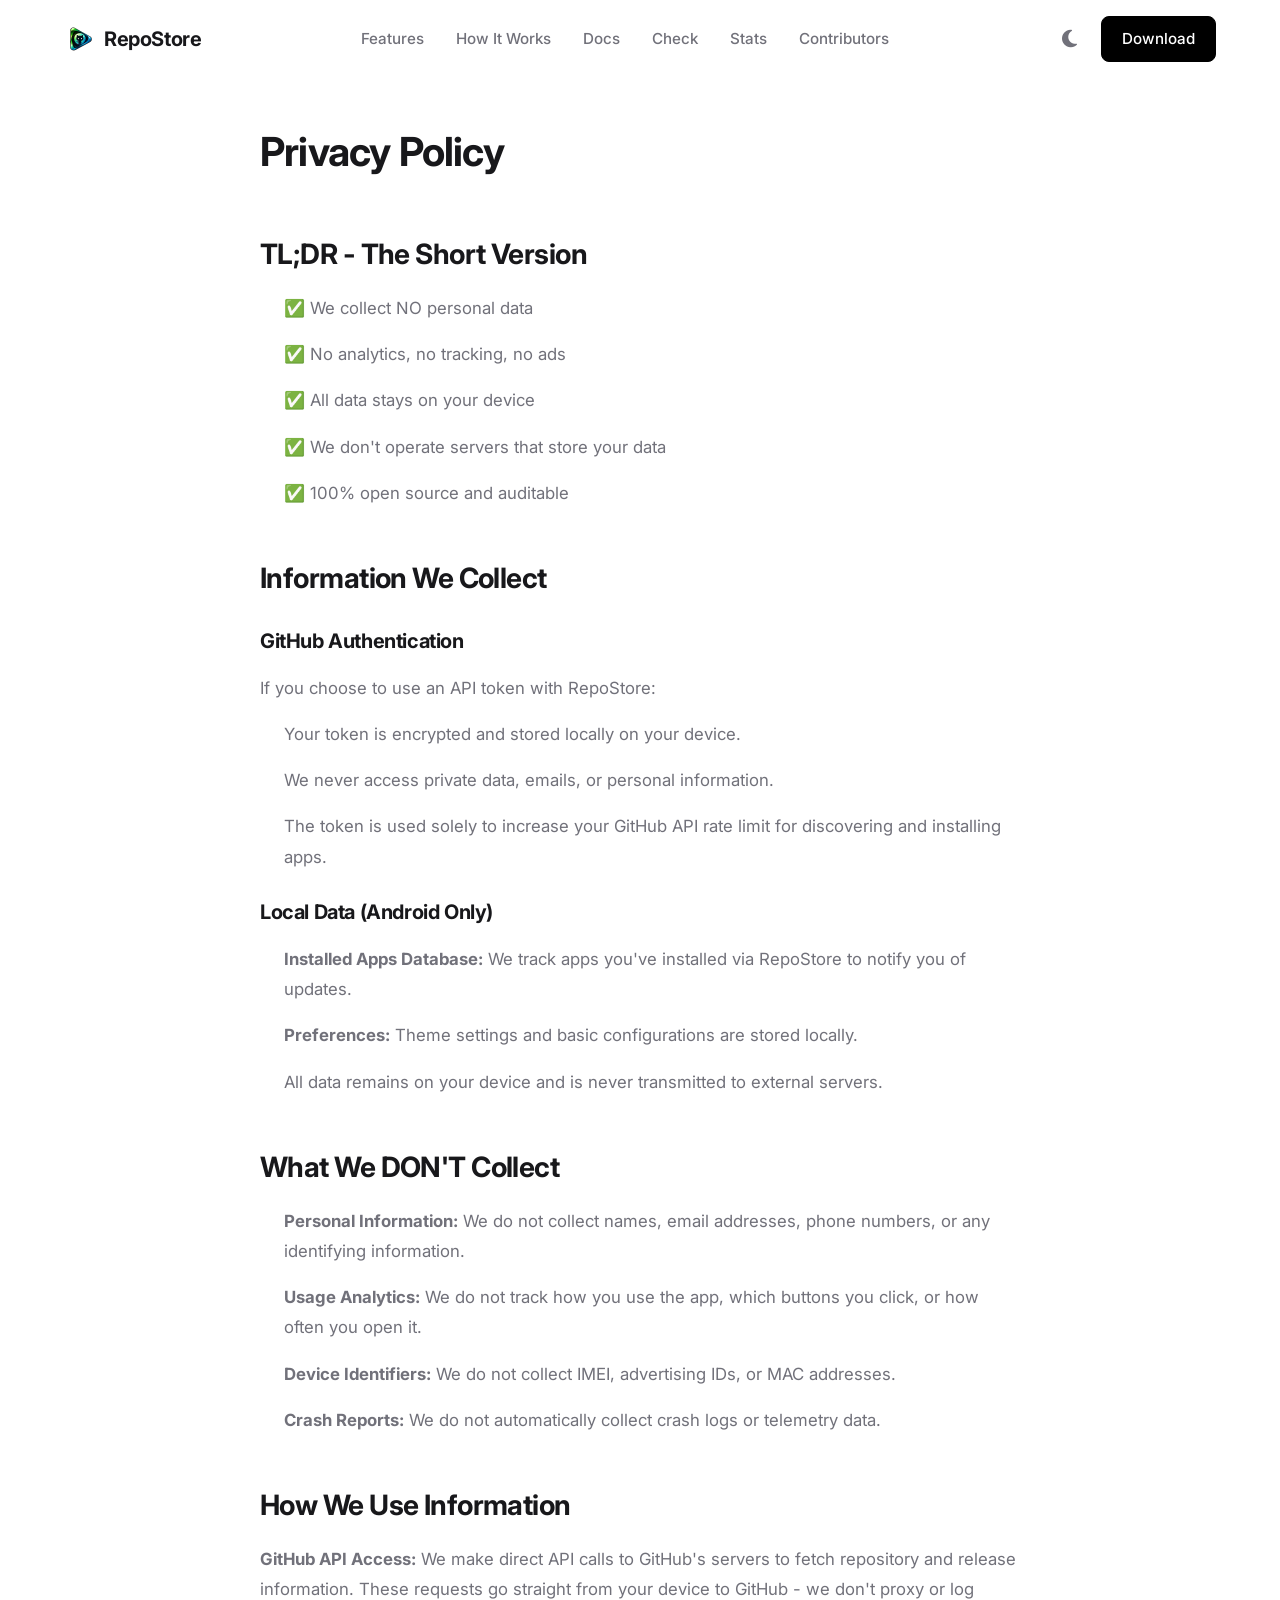
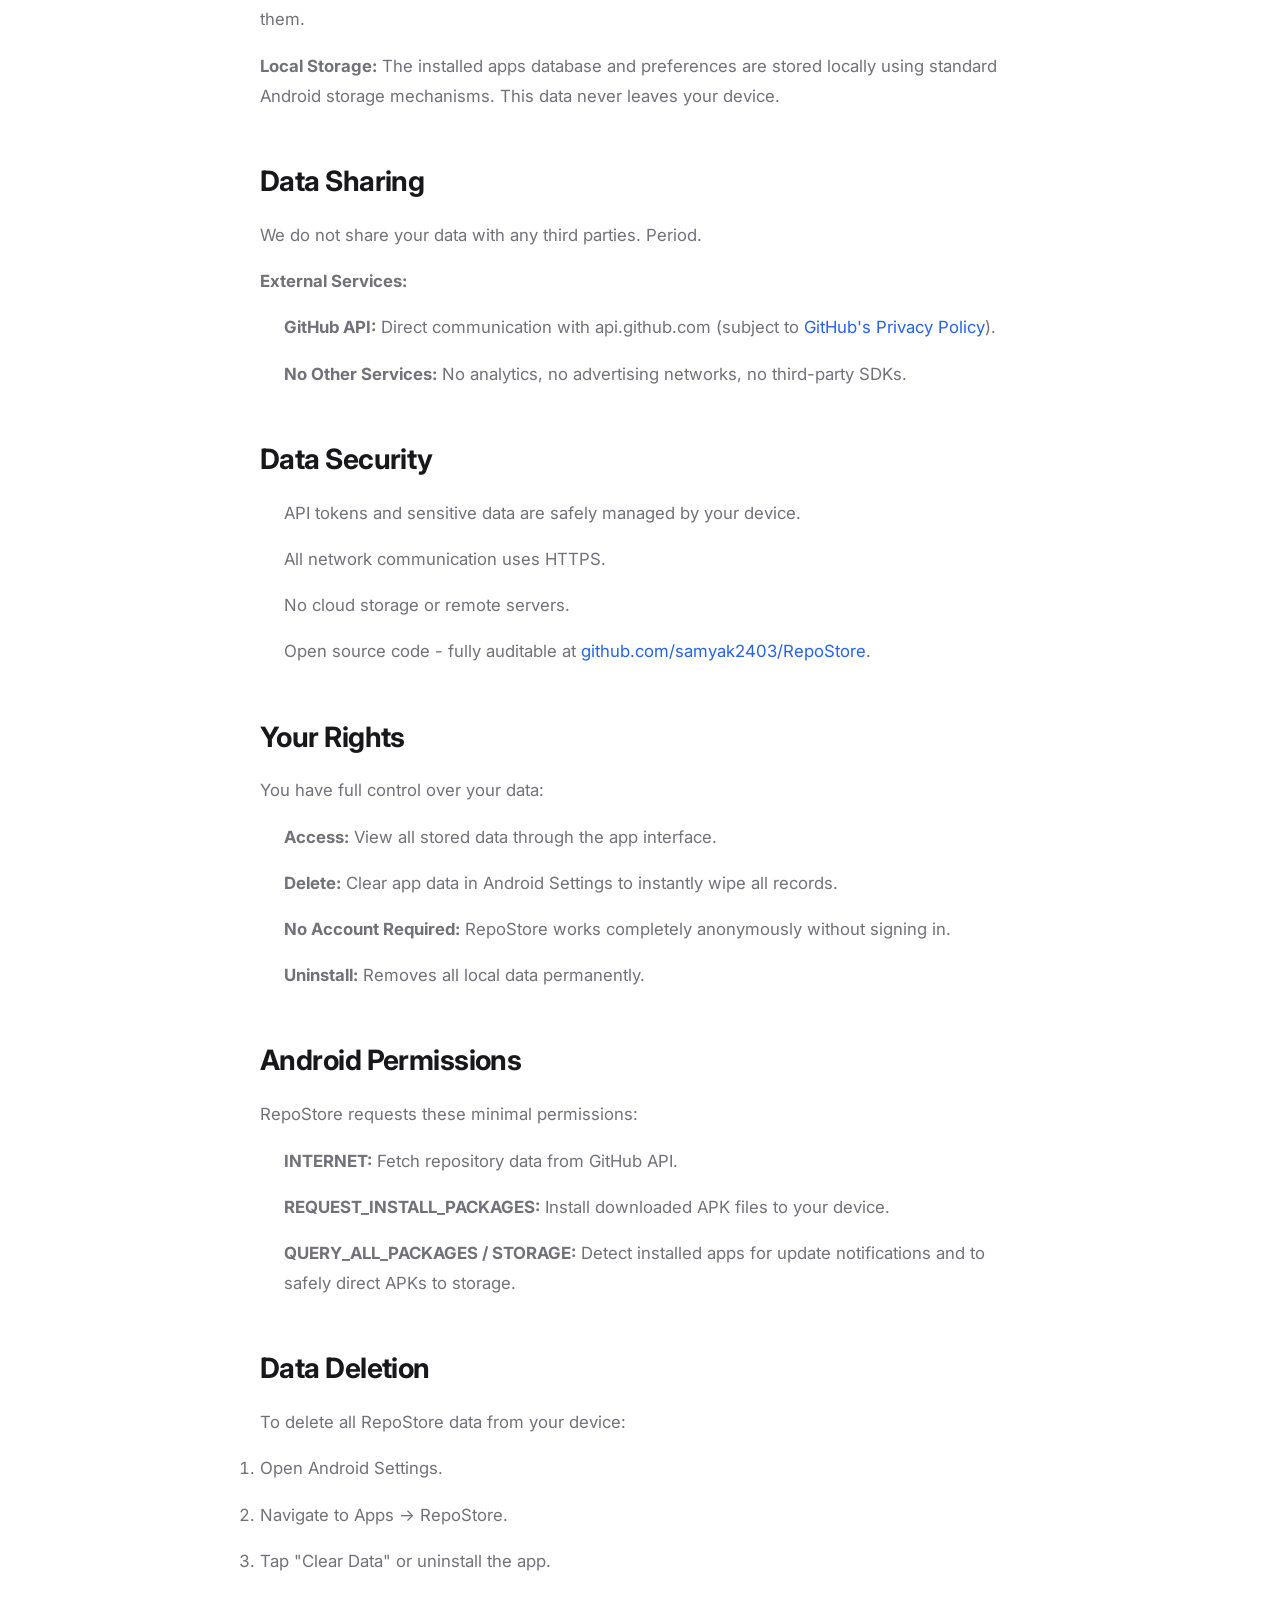
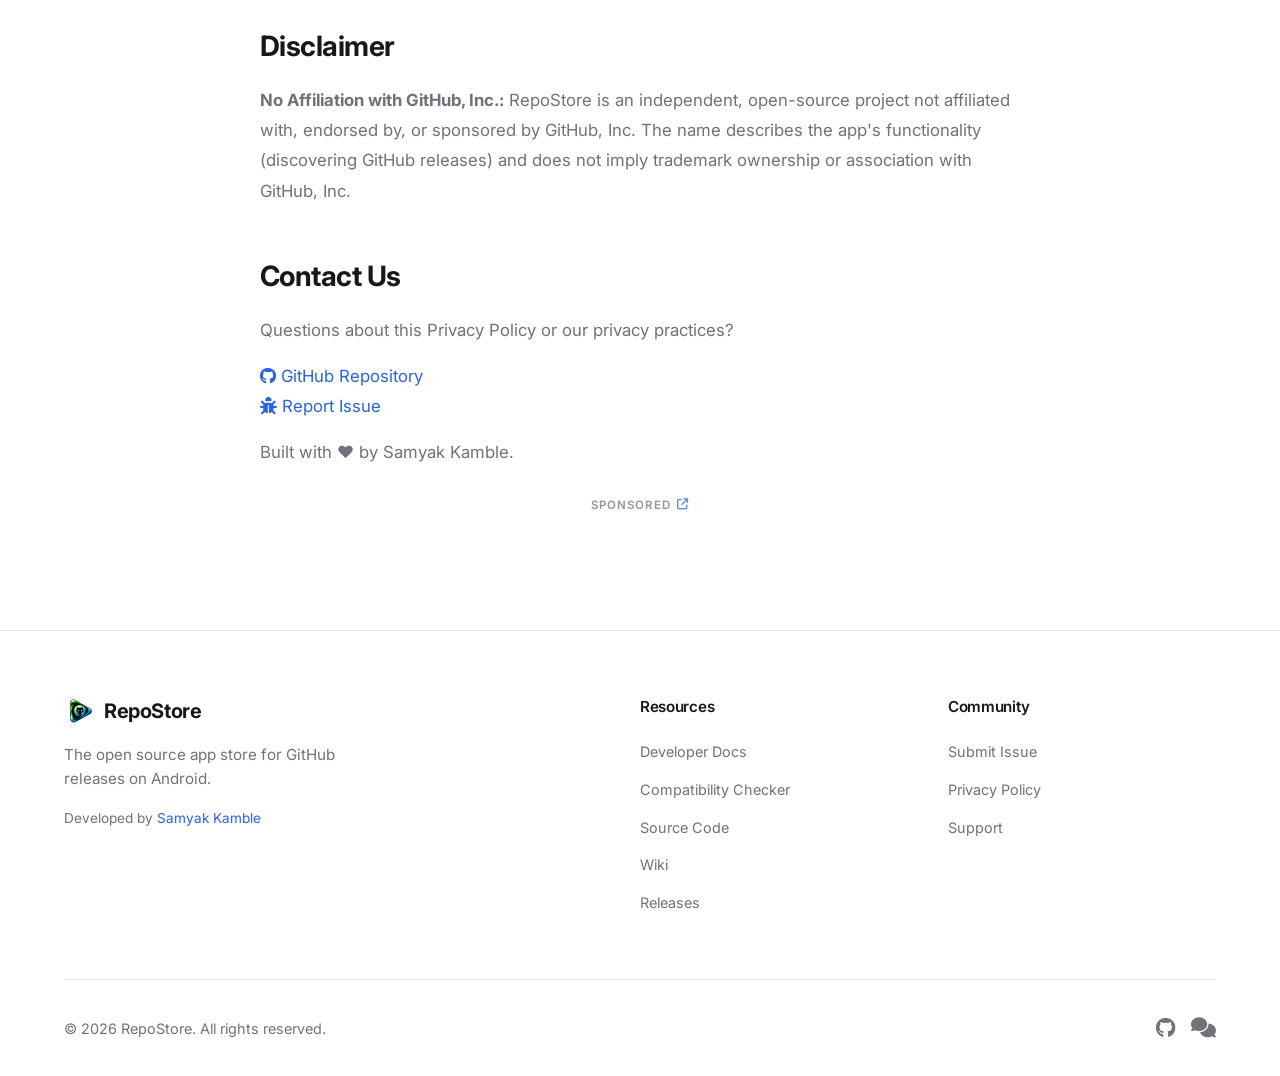
==== commit 0ab741fe: "feat: integrate Adsterra ads and fix banner display issues" ====
--- a/privacy-policy/index.html
+++ b/privacy-policy/index.html
@@ -6,7 +6,7 @@
     <meta name="viewport" content="width=device-width, initial-scale=1.0">
     <meta http-equiv="X-Content-Type-Options" content="nosniff">
     <meta name="referrer" content="strict-origin-when-cross-origin">
-    <meta http-equiv="Content-Security-Policy" content="default-src 'self'; script-src 'self' https://cdnjs.cloudflare.com; style-src 'self' 'unsafe-inline' https://fonts.googleapis.com https://cdnjs.cloudflare.com; font-src https://fonts.gstatic.com https://cdnjs.cloudflare.com; img-src 'self' https://raw.githubusercontent.com data:; connect-src https://api.github.com;">
+
     <meta name="description" content="RepoStore Privacy Policy - We collect no personal data. No analytics, no tracking, no ads. 100% open source and auditable.">
     <title>Privacy Policy - RepoStore</title>
     <!-- Google Fonts -->
@@ -15,6 +15,8 @@
     <link href="https://fonts.googleapis.com/css2?family=Inter:wght@400;500;600;700;800&display=swap" rel="stylesheet">
     <!-- FontAwesome -->
     <link rel="stylesheet" href="https://cdnjs.cloudflare.com/ajax/libs/font-awesome/6.4.0/css/all.min.css">
+    <link rel="icon" type="image/png" href="../images/icon.png">
+    <link rel="apple-touch-icon" href="../images/icon.png">
     <link rel="stylesheet" href="../style.css">
     <style>
         .privacy-content {
@@ -69,7 +71,7 @@
 
 <body>
     <!-- Navbar -->
-    <nav class="navbar scanned scrolled">
+    <nav class="navbar scrolled">
         <div class="nav-container">
             <a href="../index.html" style="text-decoration: none; color: inherit;">
                 <div class="logo">
@@ -79,17 +81,34 @@
             <ul class="nav-links">
                 <li><a href="../index.html#features">Features</a></li>
                 <li><a href="../index.html#how-it-works">How It Works</a></li>
-                <li><a href="../index.html#developers">Developers</a></li>
+                <li><a href="../docs.html">Docs</a></li>
+                <li><a href="../check.html">Check</a></li>
+                <li><a href="../stats.html">Stats</a></li>
+                <li><a href="../index.html#contributors">Contributors</a></li>
             </ul>
             <div class="nav-actions">
                 <button id="theme-toggle" class="icon-btn" aria-label="Toggle Dark Mode">
                     <i class="fa-solid fa-moon"></i>
                 </button>
                 <a href="../index.html#download" class="btn btn-primary nav-download">Download</a>
-                <button class="menu-toggle icon-btn" id="mobile-menu-btn">
+                <button class="menu-toggle icon-btn" id="mobile-menu-btn" aria-label="Toggle navigation menu">
                     <i class="fa-solid fa-bars"></i>
                 </button>
             </div>
+        </div>
+
+        <!-- Mobile Menu -->
+        <div class="mobile-menu" id="mobile-menu">
+            <ul>
+                <li><a href="../index.html#features">Features</a></li>
+                <li><a href="../index.html#how-it-works">How It Works</a></li>
+                <li><a href="../docs.html">Docs</a></li>
+                <li><a href="../check.html">Check</a></li>
+                <li><a href="../stats.html">Stats</a></li>
+                <li><a href="../index.html#contributors">Contributors</a></li>
+                <li><a href="../index.html#download" class="btn btn-primary"
+                        style="display: inline-block; text-align: center; width: 100%;">Download Latest</a></li>
+            </ul>
         </div>
     </nav>
 
@@ -199,6 +218,27 @@
                 Report Issue</a>
         </p>
         <p>Built with ❤️ by Samyak Kamble.</p>
+
+                            <!-- Adsterra Native Banner (NativeBanner_1) -->
+        <div class="ad-native-wrapper">
+            <div class="ad-banner-label">
+                <span>Sponsored</span>
+                <a href="https://ardance.org/4/e2a97aece18c389f970f2a5ec4f8ef51" target="_blank" rel="noopener noreferrer sponsored" class="ad-direct-link" title="Sponsored Link"><i class="fa-solid fa-arrow-up-right-from-square"></i></a>
+            </div>
+            <div id="container-e2a97aece18c389f970f2a5ec4f8ef51" class="ad-native-container">
+                <script async="async" data-cfasync="false" src="https://www.highperformanceformat.com/e2a97aece18c389f970f2a5ec4f8ef51/invoke.js"></script>
+                <script type="text/javascript">
+                    if (typeof atAsyncOptions !== 'object') var atAsyncOptions = [];
+                    atAsyncOptions.push({
+                        'key': 'e2a97aece18c389f970f2a5ec4f8ef51',
+                        'format': 'js',
+                        'async': true,
+                        'container': 'container-e2a97aece18c389f970f2a5ec4f8ef51',
+                        'params': {}
+                    });
+                </script>
+            </div>
+        </div>
     </main>
 
     <!-- Footer -->
@@ -217,6 +257,8 @@
                 <div class="footer-links-group">
                     <h4>Resources</h4>
                     <ul>
+                        <li><a href="../docs.html">Developer Docs</a></li>
+                        <li><a href="../check.html">Compatibility Checker</a></li>
                         <li><a href="https://github.com/samyak2403/RepoStore">Source Code</a></li>
                         <li><a href="https://github.com/samyak2403/RepoStore/wiki">Wiki</a></li>
                         <li><a href="https://github.com/samyak2403/RepoStore/releases">Releases</a></li>
@@ -227,8 +269,8 @@
                     <h4>Community</h4>
                     <ul>
                         <li><a href="https://github.com/samyak2403/RepoStore/issues">Submit Issue</a></li>
-                        <li><a href="#">Privacy Policy</a></li>
-                        <li><a href="mailto:contact@repostore.local">Support</a></li>
+                        <li><a href="./">Privacy Policy</a></li>
+                        <li><a href="mailto:samyakkamble6659@gmail.com">Support</a></li>
                     </ul>
                 </div>
             </div>
@@ -238,7 +280,7 @@
                 <div class="social-icons">
                     <a href="https://github.com/samyak2403/RepoStore" aria-label="GitHub"><i
                             class="fa-brands fa-github"></i></a>
-                    <a href="#" aria-label="Discord"><i class="fa-brands fa-discord"></i></a>
+                    <a href="https://github.com/samyak2403/RepoStore/discussions" aria-label="Discussions" title="Community Discussions"><i class="fa-solid fa-comments"></i></a>
                 </div>
             </div>
         </div>
@@ -246,6 +288,10 @@
 
     <!-- Scripts -->
     <script src="../script.js"></script>
+    <!-- Adsterra Social Bar / Invoke -->
+    <script type="text/javascript" src="https://www.highperformanceformat.com/e2a97aece18c389f970f2a5ec4f8ef51/invoke.js"></script>
+    <!-- Adsterra Popunder_1 -->
+    <script data-cfasync="false" src="https://accountut.com/1/0b4e4e70db9e0d1fc799f24e663285e3"></script>
 </body>
 
 </html>
--- a/style.css
+++ b/style.css
@@ -14,6 +14,8 @@
     --accent-hover: #1d4ed8;
     --border-color: #e4e4e7;
     --card-bg: #ffffff;
+    --primary-color: var(--accent-primary);
+    --bg-color: var(--bg-secondary);
 
     /* Utility shadows */
     --shadow-sm: 0 1px 2px 0 rgba(0, 0, 0, 0.05);
@@ -337,7 +339,7 @@
     border-bottom: 1px solid var(--border-color);
 }
 
-.mobile-menu a:last-child {
+.mobile-menu ul > li:last-child > a {
     border-bottom: none;
     padding-bottom: 0;
 }
@@ -1752,6 +1754,7 @@
 .stats-summary {
     display: flex;
     justify-content: center;
+    flex-wrap: wrap;
     gap: 24px;
     margin-bottom: 32px;
 }
@@ -1776,7 +1779,494 @@
     font-weight: 800;
     color: var(--text-primary);
 }
+.summary-card .text-accent {
+    display: inline-block;
+    margin-top: 8px;
+}
+.summary-caption {
+    display: block;
+    font-size: 0.75rem;
+    color: var(--text-secondary);
+    margin-top: 2px;
+}
 @media (max-width: 480px) {
     .summary-card { padding: 16px 24px; min-width: 150px; }
     .summary-value { font-size: 1.8rem; }
 }
+
+/* ==========================================
+   Developer Docs Page
+   ========================================== */
+.docs-section { padding-top: 120px; padding-bottom: 60px; }
+.docs-layout {
+    display: grid;
+    grid-template-columns: 220px 1fr;
+    gap: 48px;
+    align-items: start;
+}
+.docs-sidebar {
+    position: sticky;
+    top: 100px;
+    align-self: start;
+}
+.docs-sidebar-title {
+    font-size: 0.8rem;
+    text-transform: uppercase;
+    letter-spacing: 0.05em;
+    color: var(--text-secondary);
+    margin-bottom: 12px;
+}
+.docs-sidebar ul { list-style: none; padding: 0; margin: 0; }
+.docs-sidebar li { margin-bottom: 8px; }
+.docs-sidebar a {
+    color: var(--text-secondary);
+    text-decoration: none;
+    font-size: 0.95rem;
+    transition: color 0.2s ease;
+}
+.docs-sidebar a:hover { color: var(--primary-color, #3b82f6); }
+
+.docs-header { margin-bottom: 40px; }
+.docs-header h1 { font-size: 2.5rem; margin-bottom: 12px; }
+.docs-header p { color: var(--text-secondary); max-width: 640px; line-height: 1.7; }
+
+.docs-block { margin-bottom: 48px; scroll-margin-top: 100px; }
+.docs-block h2 {
+    font-size: 1.5rem;
+    margin-bottom: 16px;
+    display: flex;
+    align-items: center;
+    gap: 10px;
+}
+.docs-block h2 i { color: var(--primary-color, #3b82f6); }
+.docs-block h3 { font-size: 1.1rem; margin-bottom: 6px; }
+.docs-block p { color: var(--text-secondary); line-height: 1.7; margin-bottom: 12px; }
+.docs-block a.text-accent { text-decoration: none; }
+
+.docs-checklist { list-style: none; padding: 0; margin: 0; }
+.docs-checklist li {
+    display: flex;
+    align-items: flex-start;
+    gap: 10px;
+    padding: 8px 0;
+    color: var(--text-secondary);
+    line-height: 1.6;
+}
+.docs-checklist li i { color: #10b981; margin-top: 4px; }
+.docs-checklist strong { color: var(--text-primary); }
+
+.docs-step {
+    display: flex;
+    gap: 16px;
+    padding: 16px 0;
+    border-bottom: 1px solid var(--border-color);
+}
+.docs-step:last-child { border-bottom: none; }
+.docs-step-num {
+    flex-shrink: 0;
+    width: 32px;
+    height: 32px;
+    border-radius: 50%;
+    background: var(--primary-color, #3b82f6);
+    color: #fff;
+    font-weight: 700;
+    display: flex;
+    align-items: center;
+    justify-content: center;
+}
+
+.docs-note {
+    background: var(--card-bg);
+    border: 1px solid var(--border-color);
+    border-radius: 10px;
+    padding: 10px 14px;
+    font-size: 0.9rem;
+}
+.docs-note i { color: #f59e0b; margin-right: 6px; }
+
+.docs-code {
+    background: var(--card-bg);
+    border: 1px solid var(--border-color);
+    border-radius: 12px;
+    padding: 18px 20px;
+    overflow-x: auto;
+    font-size: 0.9rem;
+    line-height: 1.6;
+}
+.docs-code code {
+    font-family: 'Consolas', 'Menlo', 'Courier New', monospace;
+    color: var(--text-primary);
+    white-space: pre;
+}
+.docs-block code {
+    background: var(--card-bg);
+    border: 1px solid var(--border-color);
+    border-radius: 4px;
+    padding: 1px 6px;
+    font-family: 'Consolas', 'Menlo', 'Courier New', monospace;
+    font-size: 0.88em;
+}
+.docs-code code { border: none; background: none; padding: 0; }
+
+.docs-faq { margin-bottom: 20px; }
+.docs-cta { display: inline-flex; align-items: center; gap: 8px; margin-top: 8px; }
+
+@media (max-width: 860px) {
+    .docs-layout { grid-template-columns: 1fr; gap: 24px; }
+    .docs-sidebar { position: static; }
+    .docs-header h1 { font-size: 2rem; }
+}
+
+/* ==========================================
+   Compatibility Checker Page
+   ========================================== */
+.check-section { padding-top: 120px; padding-bottom: 60px; min-height: 80vh; }
+.check-header { text-align: center; margin-bottom: 32px; }
+.check-header h1 { font-size: 2.5rem; margin-bottom: 12px; }
+.check-header p { color: var(--text-secondary); max-width: 600px; margin: 0 auto; line-height: 1.7; }
+
+.check-form {
+    display: flex;
+    gap: 12px;
+    max-width: 640px;
+    margin: 0 auto;
+}
+.check-input-wrap {
+    flex: 1;
+    display: flex;
+    align-items: center;
+    gap: 10px;
+    background: var(--card-bg);
+    border: 1px solid var(--border-color);
+    border-radius: 12px;
+    padding: 0 14px;
+    transition: border-color var(--transition), box-shadow var(--transition);
+}
+.check-input-wrap:focus-within {
+    border-color: var(--accent-primary);
+    box-shadow: 0 0 0 3px rgba(37, 99, 235, 0.15);
+}
+.check-input-wrap i { color: var(--text-secondary); }
+.check-input-wrap input {
+    flex: 1;
+    border: none;
+    background: transparent;
+    outline: none;
+    padding: 14px 0;
+    font-family: inherit;
+    font-size: 1rem;
+    color: var(--text-primary);
+}
+.check-form .btn { white-space: nowrap; }
+
+.check-hint {
+    text-align: center;
+    color: var(--text-secondary);
+    font-size: 0.9rem;
+    margin-top: 12px;
+}
+.check-hint .check-example { color: var(--primary-color, #3b82f6); text-decoration: none; }
+
+.check-results {
+    max-width: 640px;
+    margin: 40px auto 0;
+}
+
+.repo-header {
+    display: flex;
+    gap: 16px;
+    align-items: flex-start;
+    padding: 18px 20px;
+    background: var(--card-bg);
+    border: 1px solid var(--border-color);
+    border-radius: 14px;
+    margin-bottom: 16px;
+}
+.repo-header:empty { display: none; }
+.repo-avatar {
+    width: 56px;
+    height: 56px;
+    border-radius: 12px;
+    flex-shrink: 0;
+    border: 1px solid var(--border-color);
+}
+.repo-meta { flex: 1; min-width: 0; }
+.repo-name {
+    font-size: 1.1rem;
+    color: var(--text-primary);
+    text-decoration: none;
+    display: inline-flex;
+    align-items: center;
+    gap: 6px;
+}
+.repo-name i { font-size: 0.75rem; color: var(--text-secondary); }
+.repo-name:hover { color: var(--primary-color, #3b82f6); }
+.repo-desc {
+    color: var(--text-secondary);
+    font-size: 0.9rem;
+    margin: 4px 0 8px;
+    line-height: 1.5;
+}
+.repo-stats { display: flex; gap: 16px; flex-wrap: wrap; }
+.repo-stats span { color: var(--text-secondary); font-size: 0.85rem; }
+.repo-stats i { color: var(--primary-color, #3b82f6); margin-right: 4px; }
+
+.check-score {
+    background: var(--card-bg);
+    border: 1px solid var(--border-color);
+    border-radius: 14px;
+    padding: 14px 18px;
+    margin-bottom: 16px;
+}
+.check-score:empty { display: none; }
+.score-row {
+    display: flex;
+    justify-content: space-between;
+    align-items: baseline;
+    margin-bottom: 8px;
+}
+.score-label { color: var(--text-secondary); font-size: 0.85rem; text-transform: uppercase; letter-spacing: 0.04em; }
+.score-value { font-weight: 800; font-size: 1.1rem; }
+.score-track {
+    height: 8px;
+    border-radius: 999px;
+    background: var(--border-color);
+    overflow: hidden;
+}
+.score-fill {
+    height: 100%;
+    border-radius: 999px;
+    transition: width 0.6s cubic-bezier(0.16, 1, 0.3, 1);
+}
+.score-fill.full { background: #10b981; }
+.score-fill.ok { background: #f59e0b; }
+.score-fill.low { background: #ef4444; }
+
+.check-badge {
+    font-size: 0.68rem;
+    text-transform: uppercase;
+    letter-spacing: 0.04em;
+    color: var(--text-secondary);
+    background: var(--border-color);
+    padding: 1px 7px;
+    border-radius: 999px;
+    margin-left: 6px;
+    vertical-align: middle;
+}
+
+.verdict {
+    display: flex;
+    align-items: center;
+    gap: 14px;
+    padding: 18px 20px;
+    border-radius: 14px;
+    border: 1px solid var(--border-color);
+    margin-bottom: 16px;
+}
+.verdict i { font-size: 1.8rem; }
+.verdict strong { display: block; font-size: 1.05rem; }
+.verdict span { color: var(--text-secondary); font-size: 0.9rem; }
+.verdict.pass { background: rgba(16, 185, 129, 0.08); border-color: rgba(16, 185, 129, 0.4); }
+.verdict.pass i { color: #10b981; }
+.verdict.fail { background: rgba(239, 68, 68, 0.08); border-color: rgba(239, 68, 68, 0.4); }
+.verdict.fail i { color: #ef4444; }
+
+.check-list { list-style: none; padding: 0; margin: 0; }
+.check-item {
+    background: var(--card-bg);
+    border: 1px solid var(--border-color);
+    border-radius: 12px;
+    margin-bottom: 10px;
+    overflow: hidden;
+}
+.check-head {
+    display: flex;
+    align-items: flex-start;
+    gap: 12px;
+    width: 100%;
+    padding: 14px 16px;
+    background: transparent;
+    border: none;
+    cursor: pointer;
+    text-align: left;
+    font-family: inherit;
+    color: var(--text-primary);
+}
+.check-icon i { font-size: 1.25rem; margin-top: 2px; }
+.check-item.pass .check-icon i { color: #10b981; }
+.check-item.warn .check-icon i { color: #f59e0b; }
+.check-item.fail .check-icon i { color: #ef4444; }
+.check-text { display: flex; flex-direction: column; flex: 1; }
+.check-title { font-weight: 600; }
+.check-desc { color: var(--text-secondary); font-size: 0.88rem; margin-top: 2px; }
+.check-chevron {
+    color: var(--text-secondary);
+    margin-top: 4px;
+    transition: transform 0.25s ease;
+}
+.check-item.open .check-chevron { transform: rotate(180deg); }
+
+.check-detail {
+    max-height: 0;
+    overflow: hidden;
+    transition: max-height 0.3s ease;
+    padding: 0 16px 0 44px;
+}
+.check-item.open .check-detail {
+    max-height: 240px;
+    padding-bottom: 14px;
+}
+.check-detail p {
+    color: var(--text-secondary);
+    font-size: 0.88rem;
+    line-height: 1.6;
+    margin: 0;
+}
+.check-detail code {
+    background: var(--bg-color, rgba(127,127,127,0.15));
+    border: 1px solid var(--border-color);
+    border-radius: 4px;
+    padding: 1px 5px;
+    font-family: 'Consolas', 'Menlo', monospace;
+    font-size: 0.85em;
+}
+.check-detail .text-accent { text-decoration: none; }
+
+.check-actions {
+    display: flex;
+    gap: 10px;
+    flex-wrap: wrap;
+    margin-top: 16px;
+}
+.check-actions:empty { display: none; }
+.btn-secondary {
+    display: inline-flex;
+    align-items: center;
+    gap: 8px;
+    background: var(--card-bg);
+    color: var(--text-primary);
+    border: 1px solid var(--border-color);
+    padding: 10px 16px;
+    border-radius: 10px;
+    font-size: 0.9rem;
+    font-weight: 600;
+    cursor: pointer;
+    text-decoration: none;
+    transition: border-color 0.2s ease, transform 0.1s ease;
+}
+.btn-secondary:hover { border-color: var(--primary-color, #3b82f6); }
+.btn-secondary:active { transform: scale(0.98); }
+
+/* Skeleton loading */
+.skeleton {
+    position: relative;
+    overflow: hidden;
+    background: var(--border-color);
+    border-radius: 8px;
+}
+.skeleton::after {
+    content: "";
+    position: absolute;
+    inset: 0;
+    transform: translateX(-100%);
+    background: linear-gradient(90deg, transparent, rgba(255,255,255,0.08), transparent);
+    animation: skeleton-shine 1.2s infinite;
+}
+@keyframes skeleton-shine { 100% { transform: translateX(100%); } }
+.skeleton-avatar { width: 56px; height: 56px; border-radius: 12px; flex-shrink: 0; }
+.skeleton-line { height: 12px; width: 100%; margin: 6px 0; }
+.skeleton-line.lg { height: 16px; width: 40%; }
+.skeleton-line.sm { width: 25%; }
+.skeleton-item { padding: 18px 16px; }
+
+.check-note {
+    color: var(--text-secondary);
+    font-size: 0.85rem;
+    margin-top: 16px;
+    text-align: center;
+}
+.check-note i { color: var(--primary-color, #3b82f6); margin-right: 4px; }
+.check-note .text-accent { text-decoration: none; }
+
+@media (max-width: 560px) {
+    .check-form { flex-direction: column; }
+    .check-header h1 { font-size: 2rem; }
+}
+
+
+/* Adsterra Advertisement Placements */
+.ad-banner-wrapper,
+.ad-native-wrapper {
+    display: flex;
+    flex-direction: column;
+    align-items: center;
+    justify-content: center;
+    margin: 28px auto;
+    padding: 0 16px;
+    max-width: 100%;
+    text-align: center;
+    position: relative;
+    z-index: 5;
+    transition: opacity var(--transition);
+}
+
+.ad-banner-wrapper.ad-hidden,
+.ad-native-wrapper.ad-hidden {
+    display: none !important;
+}
+
+.ad-banner-label {
+    display: inline-flex;
+    align-items: center;
+    gap: 6px;
+    font-size: 0.72rem;
+    font-weight: 600;
+    text-transform: uppercase;
+    letter-spacing: 0.08em;
+    color: var(--text-secondary);
+    margin-bottom: 8px;
+    opacity: 0.75;
+}
+
+.ad-direct-link {
+    color: var(--primary-color);
+    text-decoration: none;
+    font-size: 0.7rem;
+    display: inline-flex;
+    align-items: center;
+    transition: transform var(--transition), opacity var(--transition);
+}
+
+.ad-direct-link:hover {
+    transform: translateY(-1px);
+    opacity: 1;
+}
+
+.ad-native-container {
+    width: 100%;
+    max-width: 728px;
+    margin: 0 auto;
+    min-height: 0;
+    background: transparent;
+    border: none;
+    overflow: visible;
+}
+
+.ad-banner-300x250 {
+    width: 300px;
+    max-width: 100%;
+    margin: 0 auto;
+    min-height: 0;
+    background: transparent;
+    border: none;
+    position: relative;
+    overflow: hidden;
+}
+
+.ad-banner-300x250 iframe,
+.ad-native-container iframe {
+    max-width: 100% !important;
+    border: none;
+    margin: 0 auto;
+    display: block;
+}
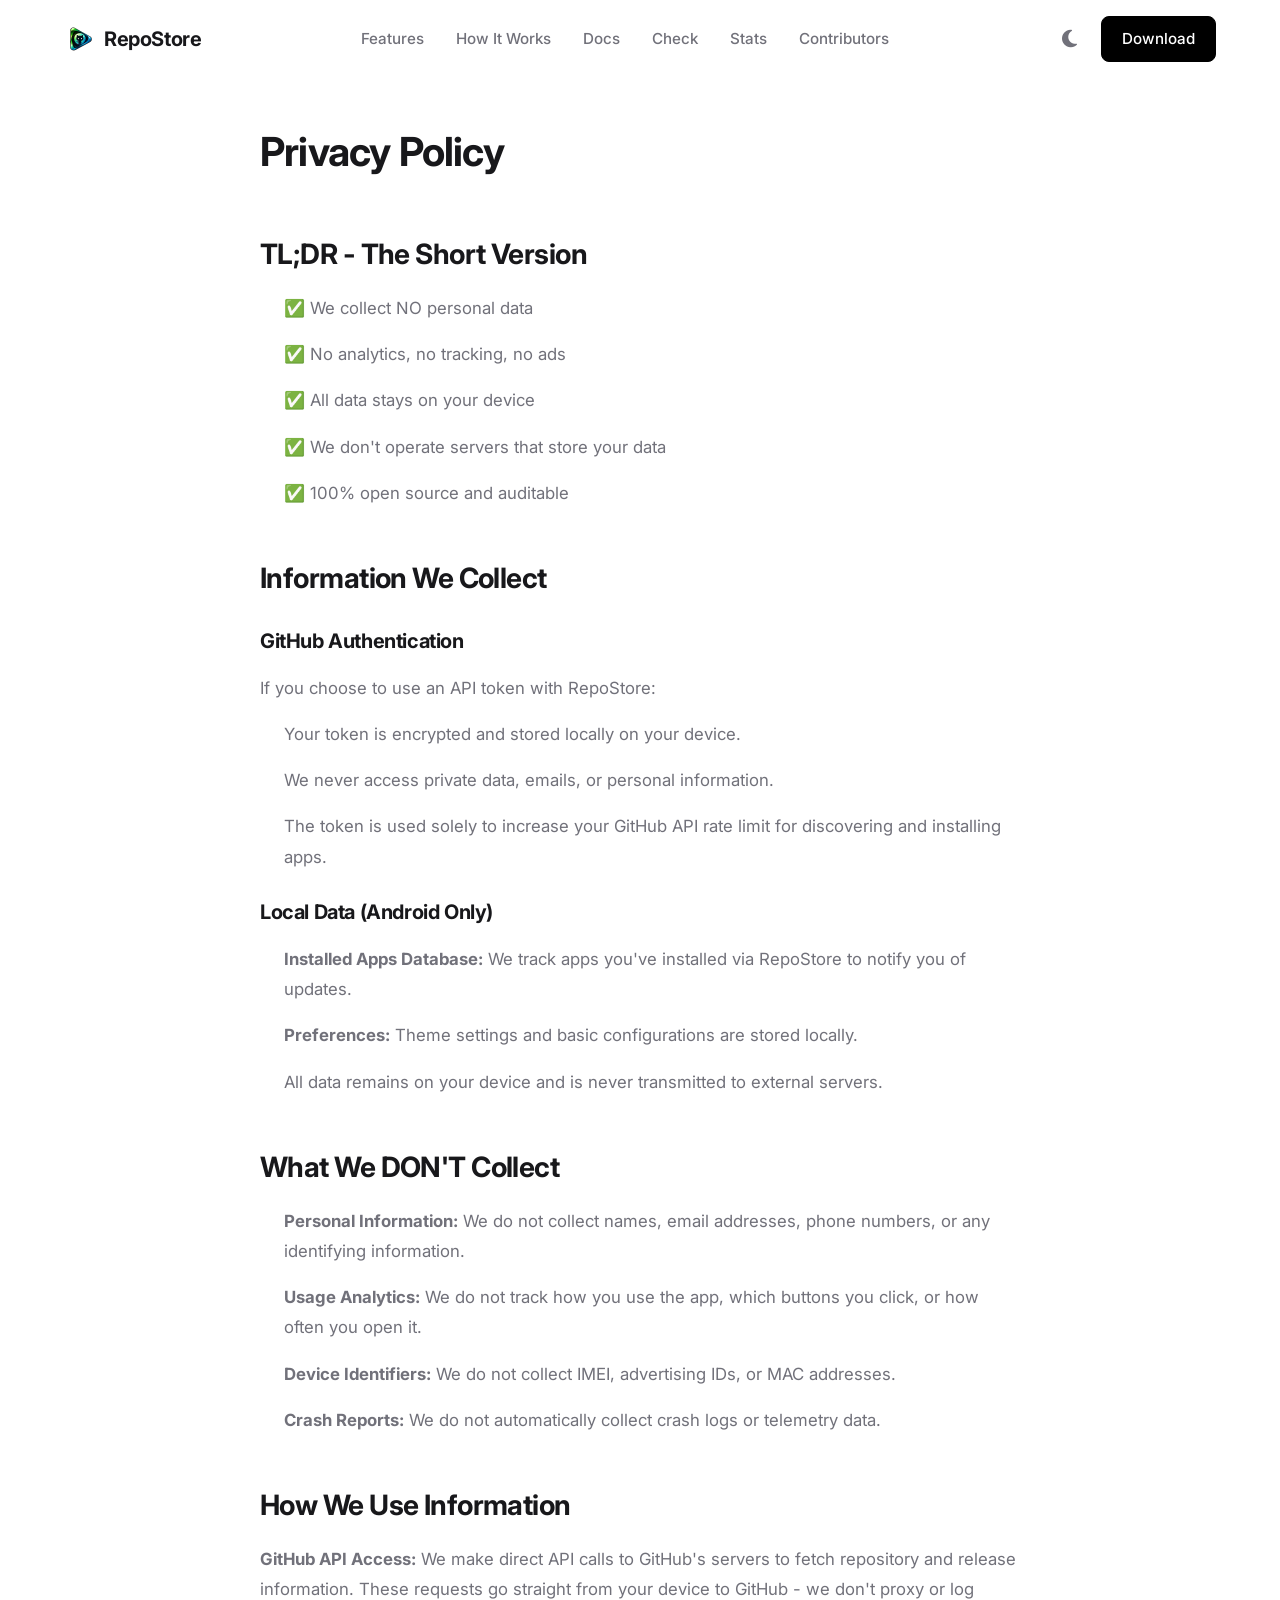
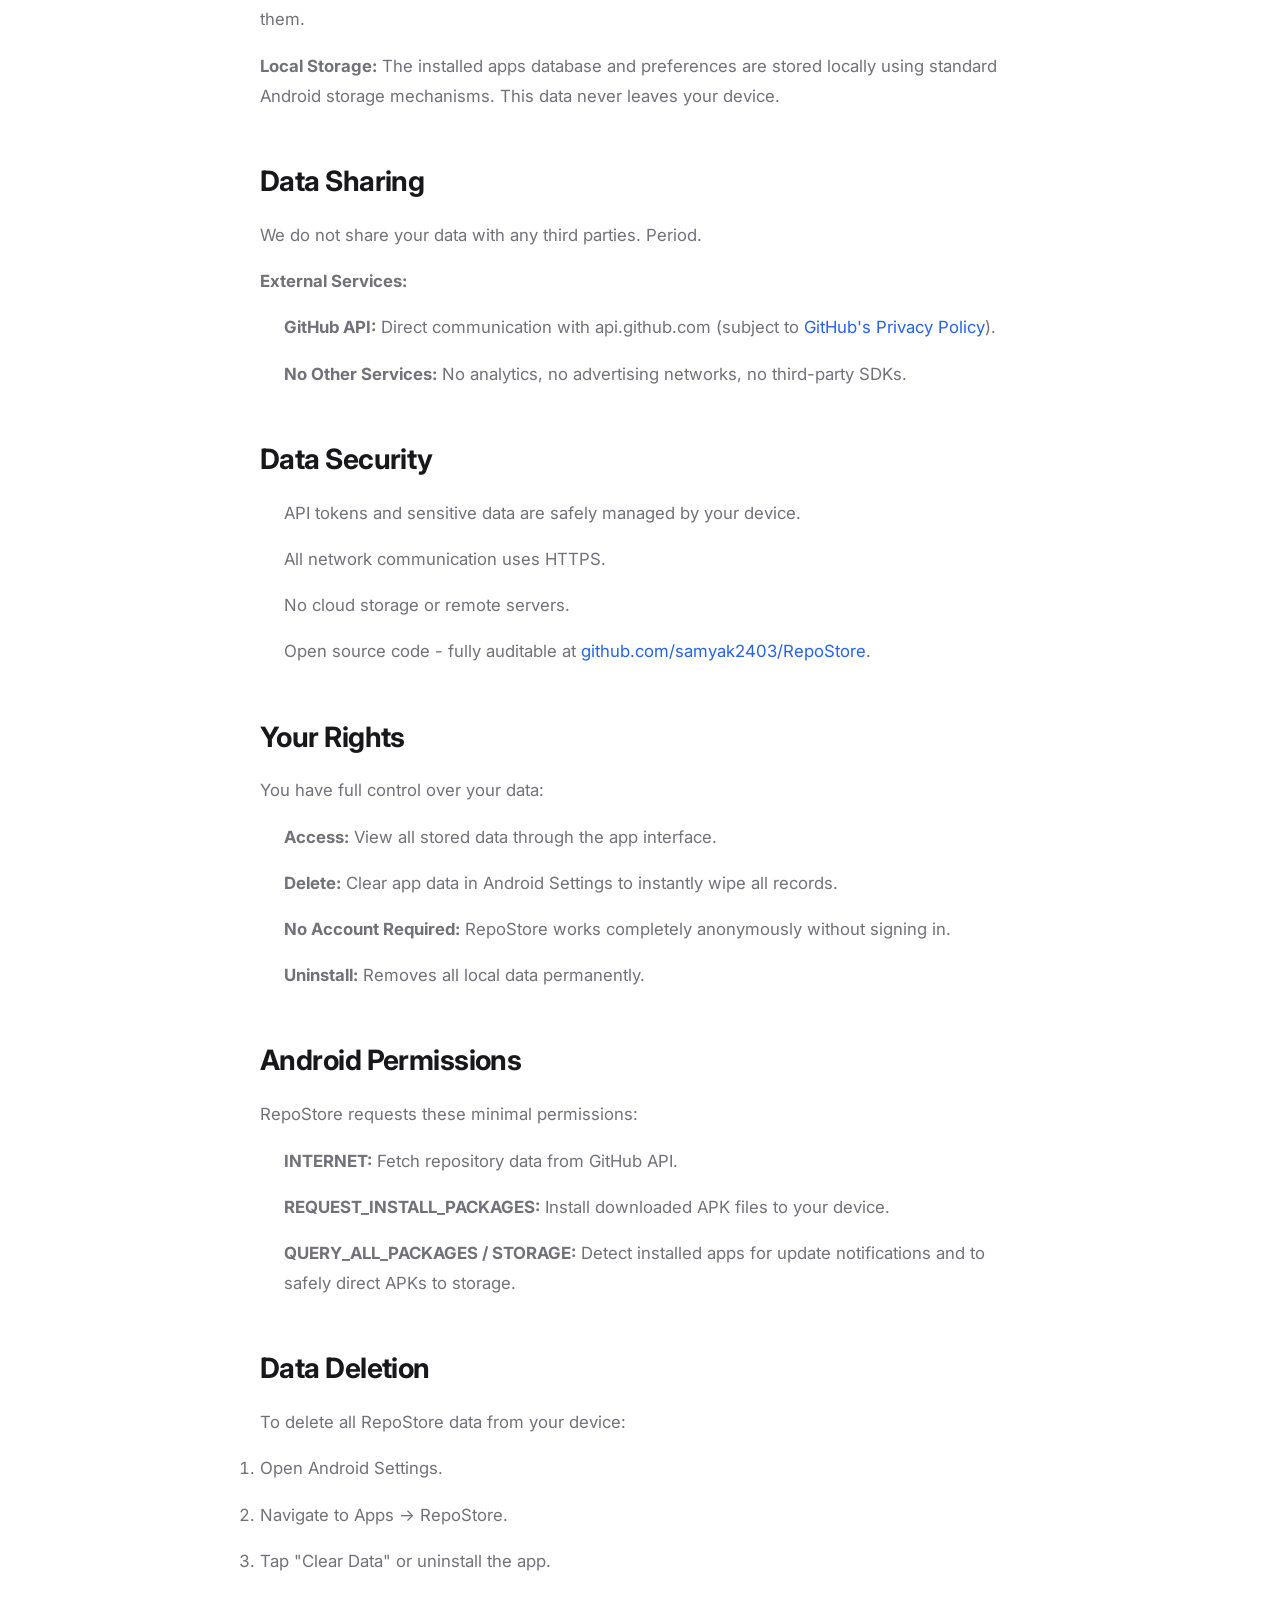
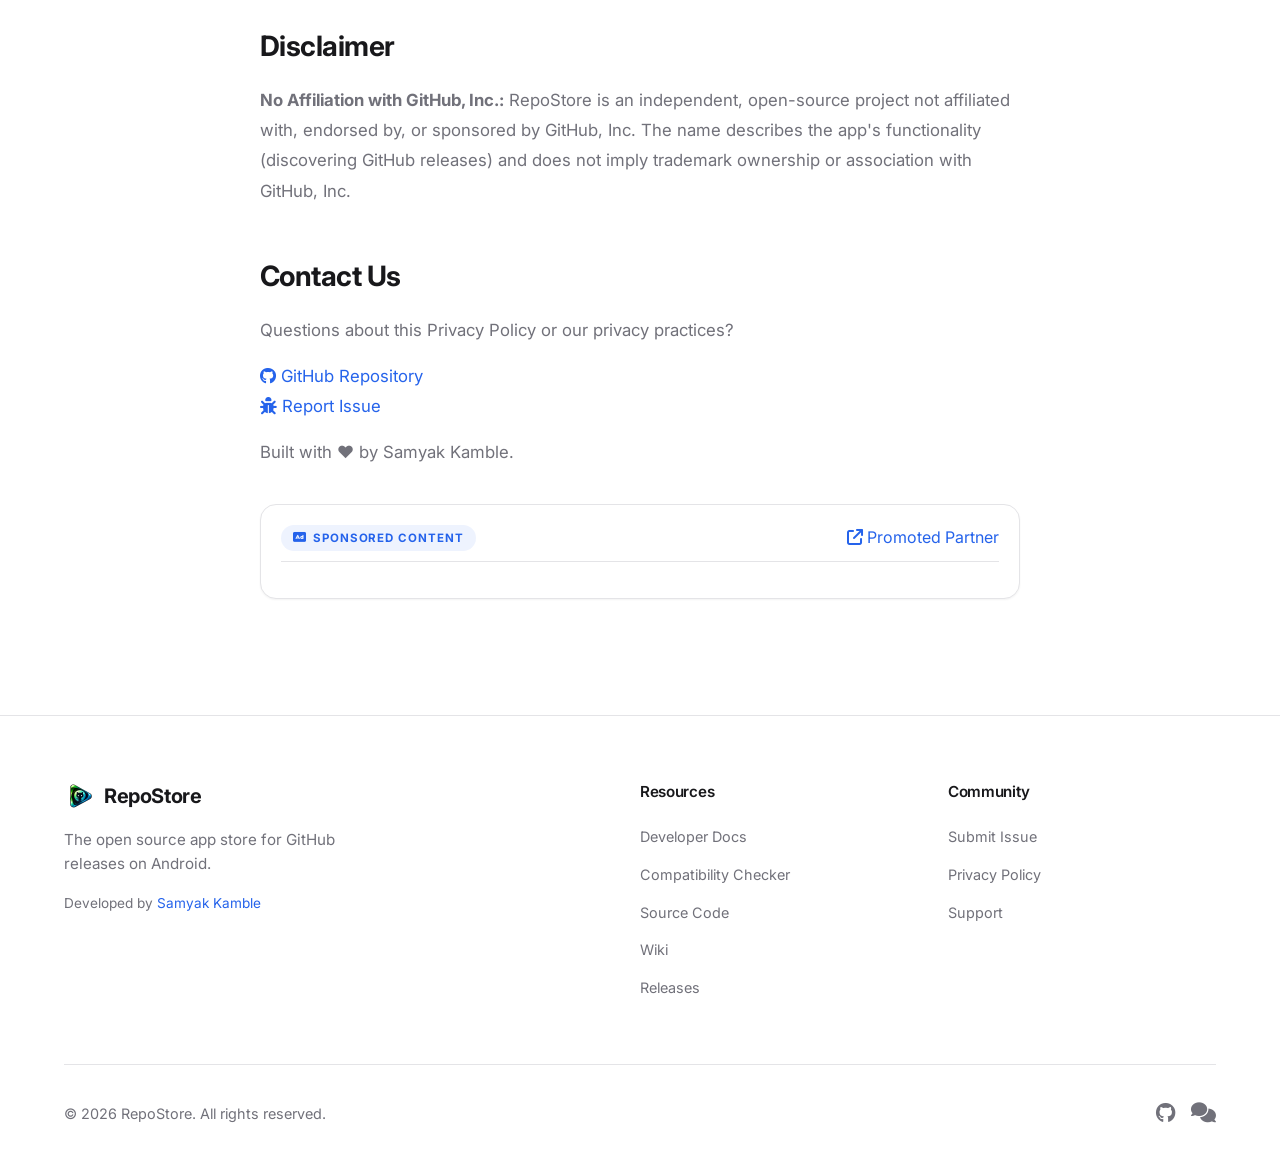
==== commit 370f2a36: "feat: implement Adsterra native banner 564816a58fc302d041bbd2fb61b60d8f across all pages" ====
--- a/privacy-policy/index.html
+++ b/privacy-policy/index.html
@@ -219,27 +219,15 @@
         </p>
         <p>Built with ❤️ by Samyak Kamble.</p>
 
-                            <!-- Adsterra Native Banner (NativeBanner_1) -->
+                                            <!-- Adsterra Native Banner (564816a58fc302d041bbd2fb61b60d8f) -->
         <div class="ad-native-wrapper">
-            <div class="ad-banner-label">
-                <span>Sponsored</span>
-                <a href="https://ardance.org/4/e2a97aece18c389f970f2a5ec4f8ef51" target="_blank" rel="noopener noreferrer sponsored" class="ad-direct-link" title="Sponsored Link"><i class="fa-solid fa-arrow-up-right-from-square"></i></a>
-            </div>
-            <div id="container-e2a97aece18c389f970f2a5ec4f8ef51" class="ad-native-container">
-                <script async="async" data-cfasync="false" src="https://www.highperformanceformat.com/e2a97aece18c389f970f2a5ec4f8ef51/invoke.js"></script>
-                <script type="text/javascript">
-                    if (typeof atAsyncOptions !== 'object') var atAsyncOptions = [];
-                    atAsyncOptions.push({
-                        'key': 'e2a97aece18c389f970f2a5ec4f8ef51',
-                        'format': 'js',
-                        'async': true,
-                        'container': 'container-e2a97aece18c389f970f2a5ec4f8ef51',
-                        'params': {}
-                    });
-                </script>
-            </div>
-        </div>
-    </main>
+            <div class="ad-native-header">
+                <span class="ad-badge"><i class="fa-solid fa-rectangle-ad"></i> Sponsored Content</span>
+                <a href="https://ardance.org/4/e2a97aece18c389f970f2a5ec4f8ef51" target="_blank" rel="noopener noreferrer sponsored" class="ad-direct-link" title="Sponsored Link"><i class="fa-solid fa-arrow-up-right-from-square"></i> Promoted Partner</a>
+            </div>
+            <script async="async" data-cfasync="false" src="https://bellnewyork.org/21/564816a58fc302d041bbd2fb61b60d8f"></script>
+            <div id="container-564816a58fc302d041bbd2fb61b60d8f" class="ad-native-slot"></div>
+        </div></main>
 
     <!-- Footer -->
     <footer class="footer">
--- a/style.css
+++ b/style.css
@@ -2194,79 +2194,123 @@
 }
 
 
-/* Adsterra Advertisement Placements */
-.ad-banner-wrapper,
+/* Adsterra Advertisement & Native Banner Placements */
 .ad-native-wrapper {
-    display: flex;
-    flex-direction: column;
-    align-items: center;
-    justify-content: center;
-    margin: 28px auto;
-    padding: 0 16px;
-    max-width: 100%;
-    text-align: center;
+    margin: 36px auto;
+    padding: 20px;
+    background: var(--card-bg);
+    border: 1px solid var(--border-color);
+    border-radius: 16px;
+    box-shadow: var(--shadow-sm);
+    max-width: 1000px;
+    text-align: left;
     position: relative;
     z-index: 5;
-    transition: opacity var(--transition);
-}
-
-.ad-banner-wrapper.ad-hidden,
-.ad-native-wrapper.ad-hidden {
-    display: none !important;
-}
-
-.ad-banner-label {
-    display: inline-flex;
-    align-items: center;
-    gap: 6px;
+    transition: border-color var(--transition), box-shadow var(--transition);
+}
+
+.ad-native-wrapper:hover {
+    border-color: var(--accent-primary);
+    box-shadow: var(--shadow-md);
+}
+
+.ad-native-header {
+    display: flex;
+    justify-content: space-between;
+    align-items: center;
+    margin-bottom: 16px;
+    padding-bottom: 10px;
+    border-bottom: 1px solid var(--border-color);
+}
+
+.ad-badge {
     font-size: 0.72rem;
-    font-weight: 600;
+    font-weight: 700;
     text-transform: uppercase;
     letter-spacing: 0.08em;
-    color: var(--text-secondary);
-    margin-bottom: 8px;
-    opacity: 0.75;
-}
-
-.ad-direct-link {
-    color: var(--primary-color);
+    color: var(--accent-primary);
+    display: inline-flex;
+    align-items: center;
+    gap: 6px;
+    background: rgba(37, 99, 235, 0.08);
+    padding: 4px 12px;
+    border-radius: 20px;
+}
+
+.ad-source {
+    font-size: 0.75rem;
+    color: var(--text-secondary);
+}
+
+.ad-native-cards {
+    display: grid;
+    grid-template-columns: repeat(auto-fit, minmax(260px, 1fr));
+    gap: 16px;
+}
+
+.ad-native-card {
+    display: flex;
+    align-items: flex-start;
+    gap: 14px;
+    padding: 16px;
+    background: var(--bg-secondary);
+    border: 1px solid var(--border-color);
+    border-radius: 12px;
     text-decoration: none;
-    font-size: 0.7rem;
+    color: inherit;
+    transition: transform var(--transition), border-color var(--transition), box-shadow var(--transition);
+}
+
+.ad-native-card:hover {
+    transform: translateY(-2px);
+    border-color: var(--accent-primary);
+    box-shadow: var(--shadow-sm);
+}
+
+.ad-native-icon {
+    width: 44px;
+    height: 44px;
+    border-radius: 10px;
+    background: linear-gradient(135deg, #2563eb, #1d4ed8);
+    color: #ffffff;
+    display: flex;
+    align-items: center;
+    justify-content: center;
+    font-size: 1.25rem;
+    flex-shrink: 0;
+}
+
+.ad-native-info {
+    flex: 1;
+}
+
+.ad-native-info h4 {
+    margin: 0 0 4px 0;
+    font-size: 0.95rem;
+    font-weight: 600;
+    color: var(--text-primary);
+    line-height: 1.3;
+}
+
+.ad-native-info p {
+    margin: 0 0 8px 0;
+    font-size: 0.8rem;
+    color: var(--text-secondary);
+    line-height: 1.4;
+}
+
+.ad-native-btn {
     display: inline-flex;
     align-items: center;
-    transition: transform var(--transition), opacity var(--transition);
-}
-
-.ad-direct-link:hover {
-    transform: translateY(-1px);
-    opacity: 1;
-}
-
-.ad-native-container {
+    gap: 4px;
+    font-size: 0.75rem;
+    font-weight: 600;
+    color: var(--accent-primary);
+}
+
+.ad-native-slot {
     width: 100%;
-    max-width: 728px;
-    margin: 0 auto;
-    min-height: 0;
-    background: transparent;
-    border: none;
-    overflow: visible;
-}
-
-.ad-banner-300x250 {
-    width: 300px;
-    max-width: 100%;
-    margin: 0 auto;
-    min-height: 0;
-    background: transparent;
-    border: none;
-    position: relative;
-    overflow: hidden;
-}
-
-.ad-banner-300x250 iframe,
-.ad-native-container iframe {
-    max-width: 100% !important;
-    border: none;
-    margin: 0 auto;
-    display: block;
-}
+}
+.ad-native-slot:empty {
+    display: none;
+}
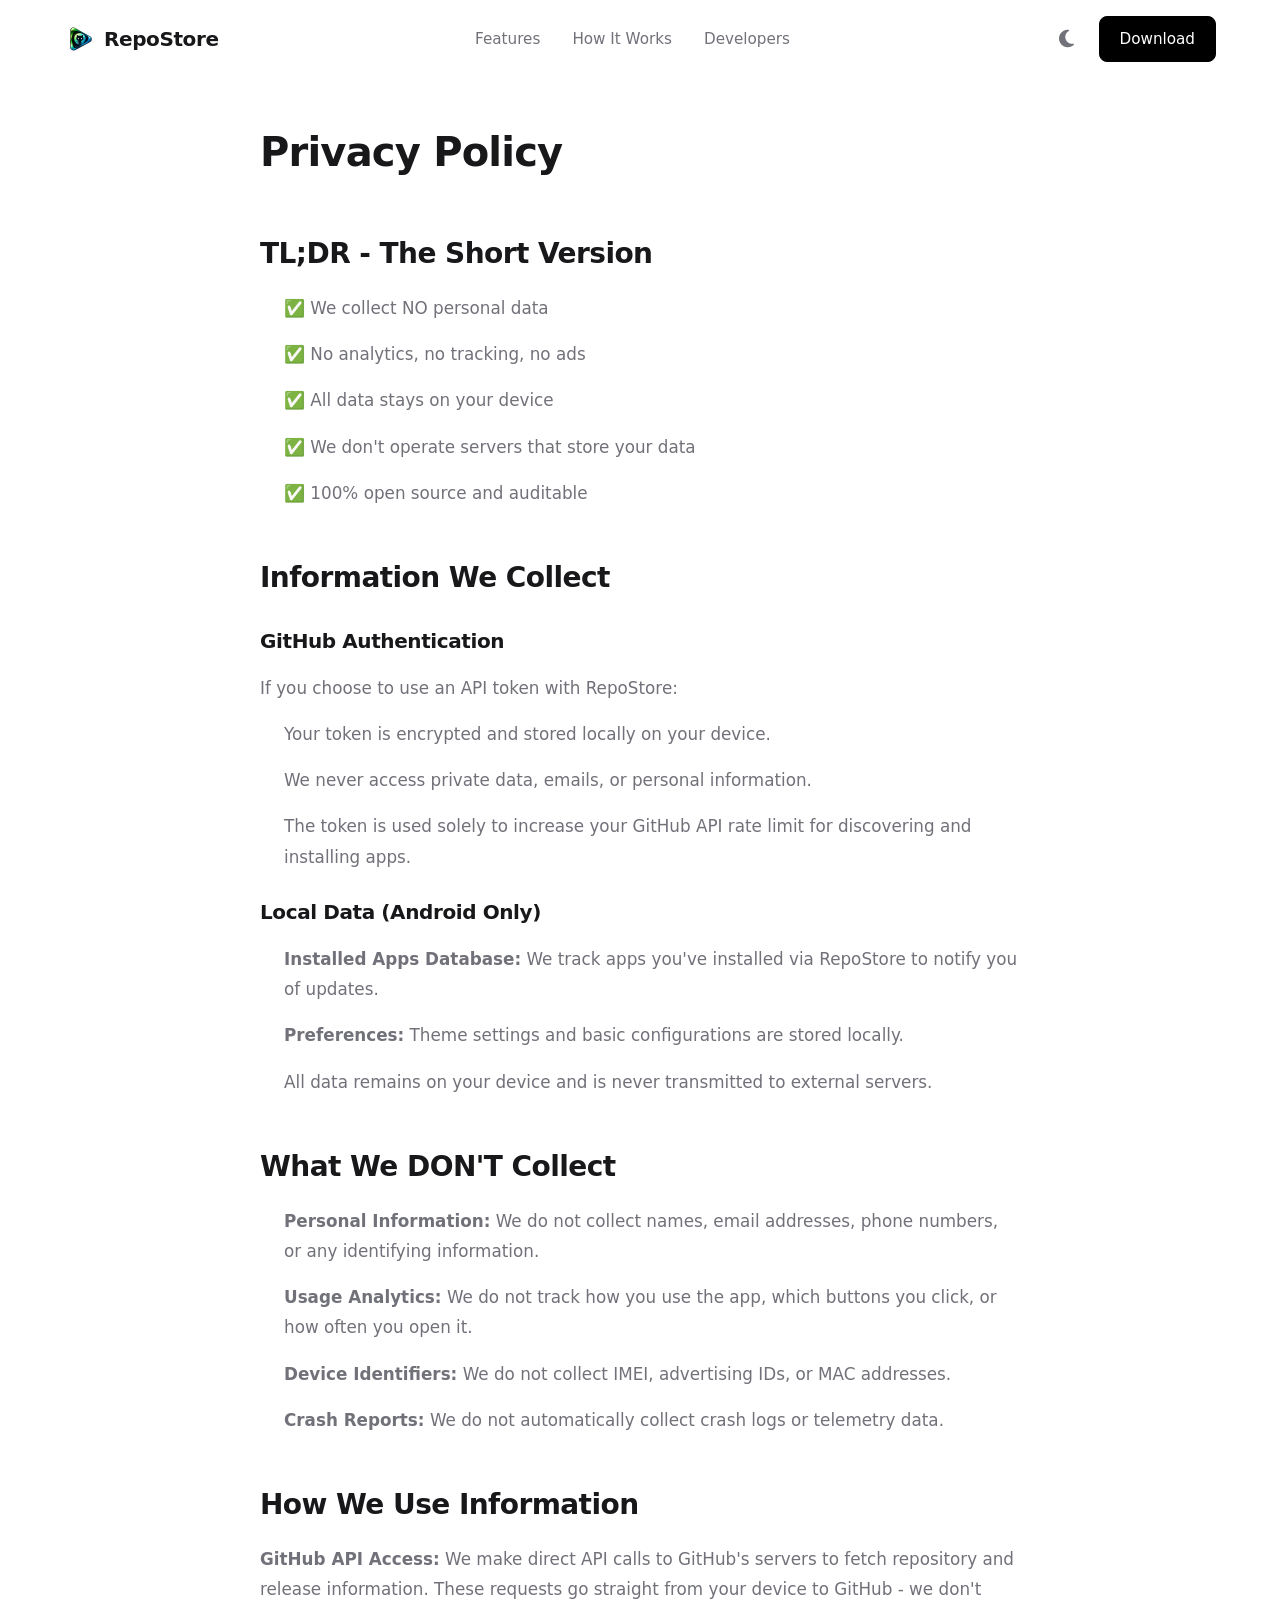
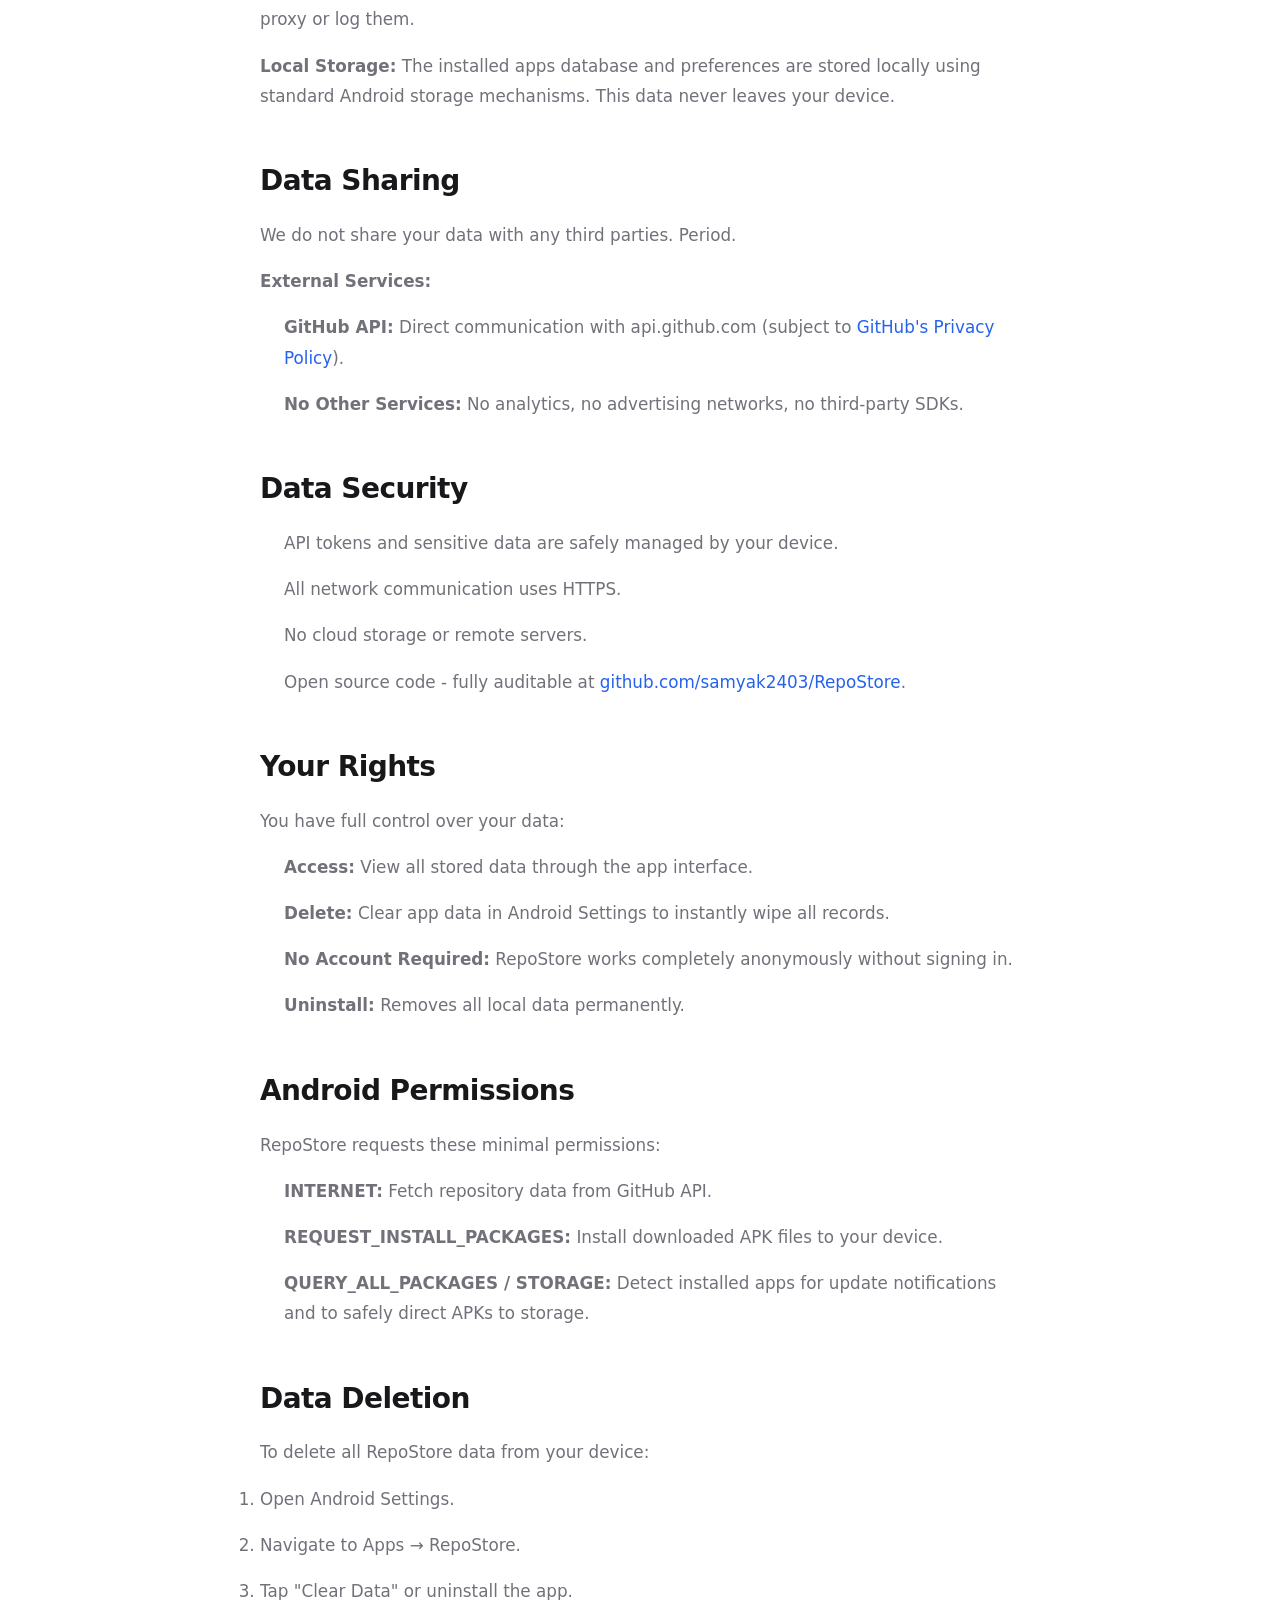
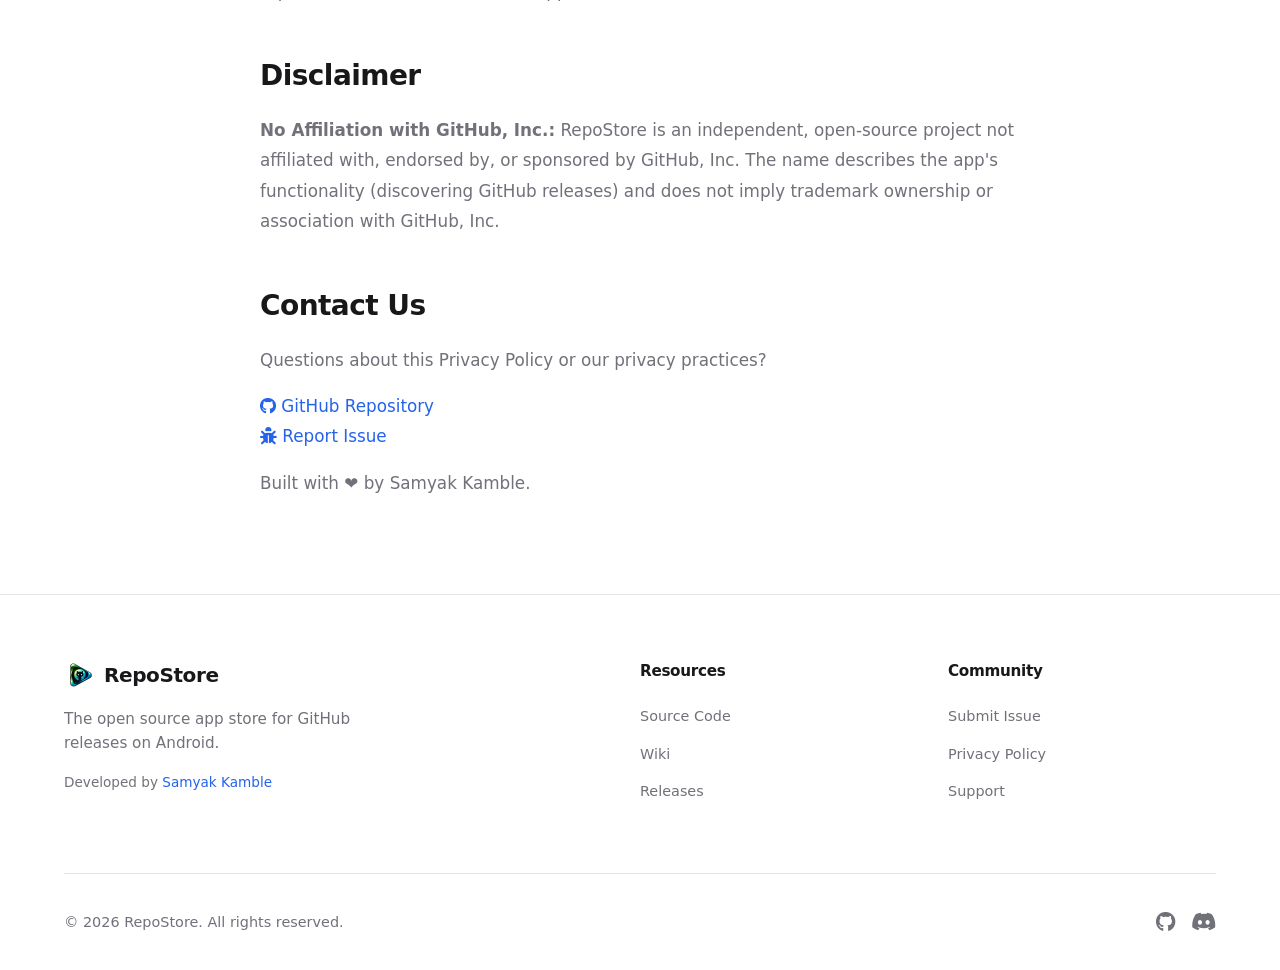
==== commit bb2fed32: "revert: remove all ads and restore clean codebase" ====
--- a/privacy-policy/index.html
+++ b/privacy-policy/index.html
@@ -6,7 +6,7 @@
     <meta name="viewport" content="width=device-width, initial-scale=1.0">
     <meta http-equiv="X-Content-Type-Options" content="nosniff">
     <meta name="referrer" content="strict-origin-when-cross-origin">
-
+    <meta http-equiv="Content-Security-Policy" content="default-src 'self'; script-src 'self' https://cdnjs.cloudflare.com; style-src 'self' 'unsafe-inline' https://fonts.googleapis.com https://cdnjs.cloudflare.com; font-src https://fonts.gstatic.com https://cdnjs.cloudflare.com; img-src 'self' https://raw.githubusercontent.com data:; connect-src https://api.github.com;">
     <meta name="description" content="RepoStore Privacy Policy - We collect no personal data. No analytics, no tracking, no ads. 100% open source and auditable.">
     <title>Privacy Policy - RepoStore</title>
     <!-- Google Fonts -->
@@ -15,8 +15,6 @@
     <link href="https://fonts.googleapis.com/css2?family=Inter:wght@400;500;600;700;800&display=swap" rel="stylesheet">
     <!-- FontAwesome -->
     <link rel="stylesheet" href="https://cdnjs.cloudflare.com/ajax/libs/font-awesome/6.4.0/css/all.min.css">
-    <link rel="icon" type="image/png" href="../images/icon.png">
-    <link rel="apple-touch-icon" href="../images/icon.png">
     <link rel="stylesheet" href="../style.css">
     <style>
         .privacy-content {
@@ -71,7 +69,7 @@
 
 <body>
     <!-- Navbar -->
-    <nav class="navbar scrolled">
+    <nav class="navbar scanned scrolled">
         <div class="nav-container">
             <a href="../index.html" style="text-decoration: none; color: inherit;">
                 <div class="logo">
@@ -81,34 +79,17 @@
             <ul class="nav-links">
                 <li><a href="../index.html#features">Features</a></li>
                 <li><a href="../index.html#how-it-works">How It Works</a></li>
-                <li><a href="../docs.html">Docs</a></li>
-                <li><a href="../check.html">Check</a></li>
-                <li><a href="../stats.html">Stats</a></li>
-                <li><a href="../index.html#contributors">Contributors</a></li>
+                <li><a href="../index.html#developers">Developers</a></li>
             </ul>
             <div class="nav-actions">
                 <button id="theme-toggle" class="icon-btn" aria-label="Toggle Dark Mode">
                     <i class="fa-solid fa-moon"></i>
                 </button>
                 <a href="../index.html#download" class="btn btn-primary nav-download">Download</a>
-                <button class="menu-toggle icon-btn" id="mobile-menu-btn" aria-label="Toggle navigation menu">
+                <button class="menu-toggle icon-btn" id="mobile-menu-btn">
                     <i class="fa-solid fa-bars"></i>
                 </button>
             </div>
-        </div>
-
-        <!-- Mobile Menu -->
-        <div class="mobile-menu" id="mobile-menu">
-            <ul>
-                <li><a href="../index.html#features">Features</a></li>
-                <li><a href="../index.html#how-it-works">How It Works</a></li>
-                <li><a href="../docs.html">Docs</a></li>
-                <li><a href="../check.html">Check</a></li>
-                <li><a href="../stats.html">Stats</a></li>
-                <li><a href="../index.html#contributors">Contributors</a></li>
-                <li><a href="../index.html#download" class="btn btn-primary"
-                        style="display: inline-block; text-align: center; width: 100%;">Download Latest</a></li>
-            </ul>
         </div>
     </nav>
 
@@ -218,16 +199,7 @@
                 Report Issue</a>
         </p>
         <p>Built with ❤️ by Samyak Kamble.</p>
-
-                                            <!-- Adsterra Native Banner (564816a58fc302d041bbd2fb61b60d8f) -->
-        <div class="ad-native-wrapper">
-            <div class="ad-native-header">
-                <span class="ad-badge"><i class="fa-solid fa-rectangle-ad"></i> Sponsored Content</span>
-                <a href="https://ardance.org/4/e2a97aece18c389f970f2a5ec4f8ef51" target="_blank" rel="noopener noreferrer sponsored" class="ad-direct-link" title="Sponsored Link"><i class="fa-solid fa-arrow-up-right-from-square"></i> Promoted Partner</a>
-            </div>
-            <script async="async" data-cfasync="false" src="https://bellnewyork.org/21/564816a58fc302d041bbd2fb61b60d8f"></script>
-            <div id="container-564816a58fc302d041bbd2fb61b60d8f" class="ad-native-slot"></div>
-        </div></main>
+    </main>
 
     <!-- Footer -->
     <footer class="footer">
@@ -245,8 +217,6 @@
                 <div class="footer-links-group">
                     <h4>Resources</h4>
                     <ul>
-                        <li><a href="../docs.html">Developer Docs</a></li>
-                        <li><a href="../check.html">Compatibility Checker</a></li>
                         <li><a href="https://github.com/samyak2403/RepoStore">Source Code</a></li>
                         <li><a href="https://github.com/samyak2403/RepoStore/wiki">Wiki</a></li>
                         <li><a href="https://github.com/samyak2403/RepoStore/releases">Releases</a></li>
@@ -257,8 +227,8 @@
                     <h4>Community</h4>
                     <ul>
                         <li><a href="https://github.com/samyak2403/RepoStore/issues">Submit Issue</a></li>
-                        <li><a href="./">Privacy Policy</a></li>
-                        <li><a href="mailto:samyakkamble6659@gmail.com">Support</a></li>
+                        <li><a href="#">Privacy Policy</a></li>
+                        <li><a href="mailto:contact@repostore.local">Support</a></li>
                     </ul>
                 </div>
             </div>
@@ -268,7 +238,7 @@
                 <div class="social-icons">
                     <a href="https://github.com/samyak2403/RepoStore" aria-label="GitHub"><i
                             class="fa-brands fa-github"></i></a>
-                    <a href="https://github.com/samyak2403/RepoStore/discussions" aria-label="Discussions" title="Community Discussions"><i class="fa-solid fa-comments"></i></a>
+                    <a href="#" aria-label="Discord"><i class="fa-brands fa-discord"></i></a>
                 </div>
             </div>
         </div>
@@ -276,10 +246,6 @@
 
     <!-- Scripts -->
     <script src="../script.js"></script>
-    <!-- Adsterra Social Bar / Invoke -->
-    <script type="text/javascript" src="https://www.highperformanceformat.com/e2a97aece18c389f970f2a5ec4f8ef51/invoke.js"></script>
-    <!-- Adsterra Popunder_1 -->
-    <script data-cfasync="false" src="https://accountut.com/1/0b4e4e70db9e0d1fc799f24e663285e3"></script>
 </body>
 
 </html>
--- a/style.css
+++ b/style.css
@@ -14,8 +14,6 @@
     --accent-hover: #1d4ed8;
     --border-color: #e4e4e7;
     --card-bg: #ffffff;
-    --primary-color: var(--accent-primary);
-    --bg-color: var(--bg-secondary);
 
     /* Utility shadows */
     --shadow-sm: 0 1px 2px 0 rgba(0, 0, 0, 0.05);
@@ -339,7 +337,7 @@
     border-bottom: 1px solid var(--border-color);
 }
 
-.mobile-menu ul > li:last-child > a {
+.mobile-menu a:last-child {
     border-bottom: none;
     padding-bottom: 0;
 }
@@ -1754,7 +1752,6 @@
 .stats-summary {
     display: flex;
     justify-content: center;
-    flex-wrap: wrap;
     gap: 24px;
     margin-bottom: 32px;
 }
@@ -1940,11 +1937,6 @@
     border: 1px solid var(--border-color);
     border-radius: 12px;
     padding: 0 14px;
-    transition: border-color var(--transition), box-shadow var(--transition);
-}
-.check-input-wrap:focus-within {
-    border-color: var(--accent-primary);
-    box-shadow: 0 0 0 3px rgba(37, 99, 235, 0.15);
 }
 .check-input-wrap i { color: var(--text-secondary); }
 .check-input-wrap input {
@@ -2192,125 +2184,3 @@
     .check-form { flex-direction: column; }
     .check-header h1 { font-size: 2rem; }
 }
-
-
-/* Adsterra Advertisement & Native Banner Placements */
-.ad-native-wrapper {
-    margin: 36px auto;
-    padding: 20px;
-    background: var(--card-bg);
-    border: 1px solid var(--border-color);
-    border-radius: 16px;
-    box-shadow: var(--shadow-sm);
-    max-width: 1000px;
-    text-align: left;
-    position: relative;
-    z-index: 5;
-    transition: border-color var(--transition), box-shadow var(--transition);
-}
-
-.ad-native-wrapper:hover {
-    border-color: var(--accent-primary);
-    box-shadow: var(--shadow-md);
-}
-
-.ad-native-header {
-    display: flex;
-    justify-content: space-between;
-    align-items: center;
-    margin-bottom: 16px;
-    padding-bottom: 10px;
-    border-bottom: 1px solid var(--border-color);
-}
-
-.ad-badge {
-    font-size: 0.72rem;
-    font-weight: 700;
-    text-transform: uppercase;
-    letter-spacing: 0.08em;
-    color: var(--accent-primary);
-    display: inline-flex;
-    align-items: center;
-    gap: 6px;
-    background: rgba(37, 99, 235, 0.08);
-    padding: 4px 12px;
-    border-radius: 20px;
-}
-
-.ad-source {
-    font-size: 0.75rem;
-    color: var(--text-secondary);
-}
-
-.ad-native-cards {
-    display: grid;
-    grid-template-columns: repeat(auto-fit, minmax(260px, 1fr));
-    gap: 16px;
-}
-
-.ad-native-card {
-    display: flex;
-    align-items: flex-start;
-    gap: 14px;
-    padding: 16px;
-    background: var(--bg-secondary);
-    border: 1px solid var(--border-color);
-    border-radius: 12px;
-    text-decoration: none;
-    color: inherit;
-    transition: transform var(--transition), border-color var(--transition), box-shadow var(--transition);
-}
-
-.ad-native-card:hover {
-    transform: translateY(-2px);
-    border-color: var(--accent-primary);
-    box-shadow: var(--shadow-sm);
-}
-
-.ad-native-icon {
-    width: 44px;
-    height: 44px;
-    border-radius: 10px;
-    background: linear-gradient(135deg, #2563eb, #1d4ed8);
-    color: #ffffff;
-    display: flex;
-    align-items: center;
-    justify-content: center;
-    font-size: 1.25rem;
-    flex-shrink: 0;
-}
-
-.ad-native-info {
-    flex: 1;
-}
-
-.ad-native-info h4 {
-    margin: 0 0 4px 0;
-    font-size: 0.95rem;
-    font-weight: 600;
-    color: var(--text-primary);
-    line-height: 1.3;
-}
-
-.ad-native-info p {
-    margin: 0 0 8px 0;
-    font-size: 0.8rem;
-    color: var(--text-secondary);
-    line-height: 1.4;
-}
-
-.ad-native-btn {
-    display: inline-flex;
-    align-items: center;
-    gap: 4px;
-    font-size: 0.75rem;
-    font-weight: 600;
-    color: var(--accent-primary);
-}
-
-.ad-native-slot {
-    width: 100%;
-}
-.ad-native-slot:empty {
-    display: none;
-}
